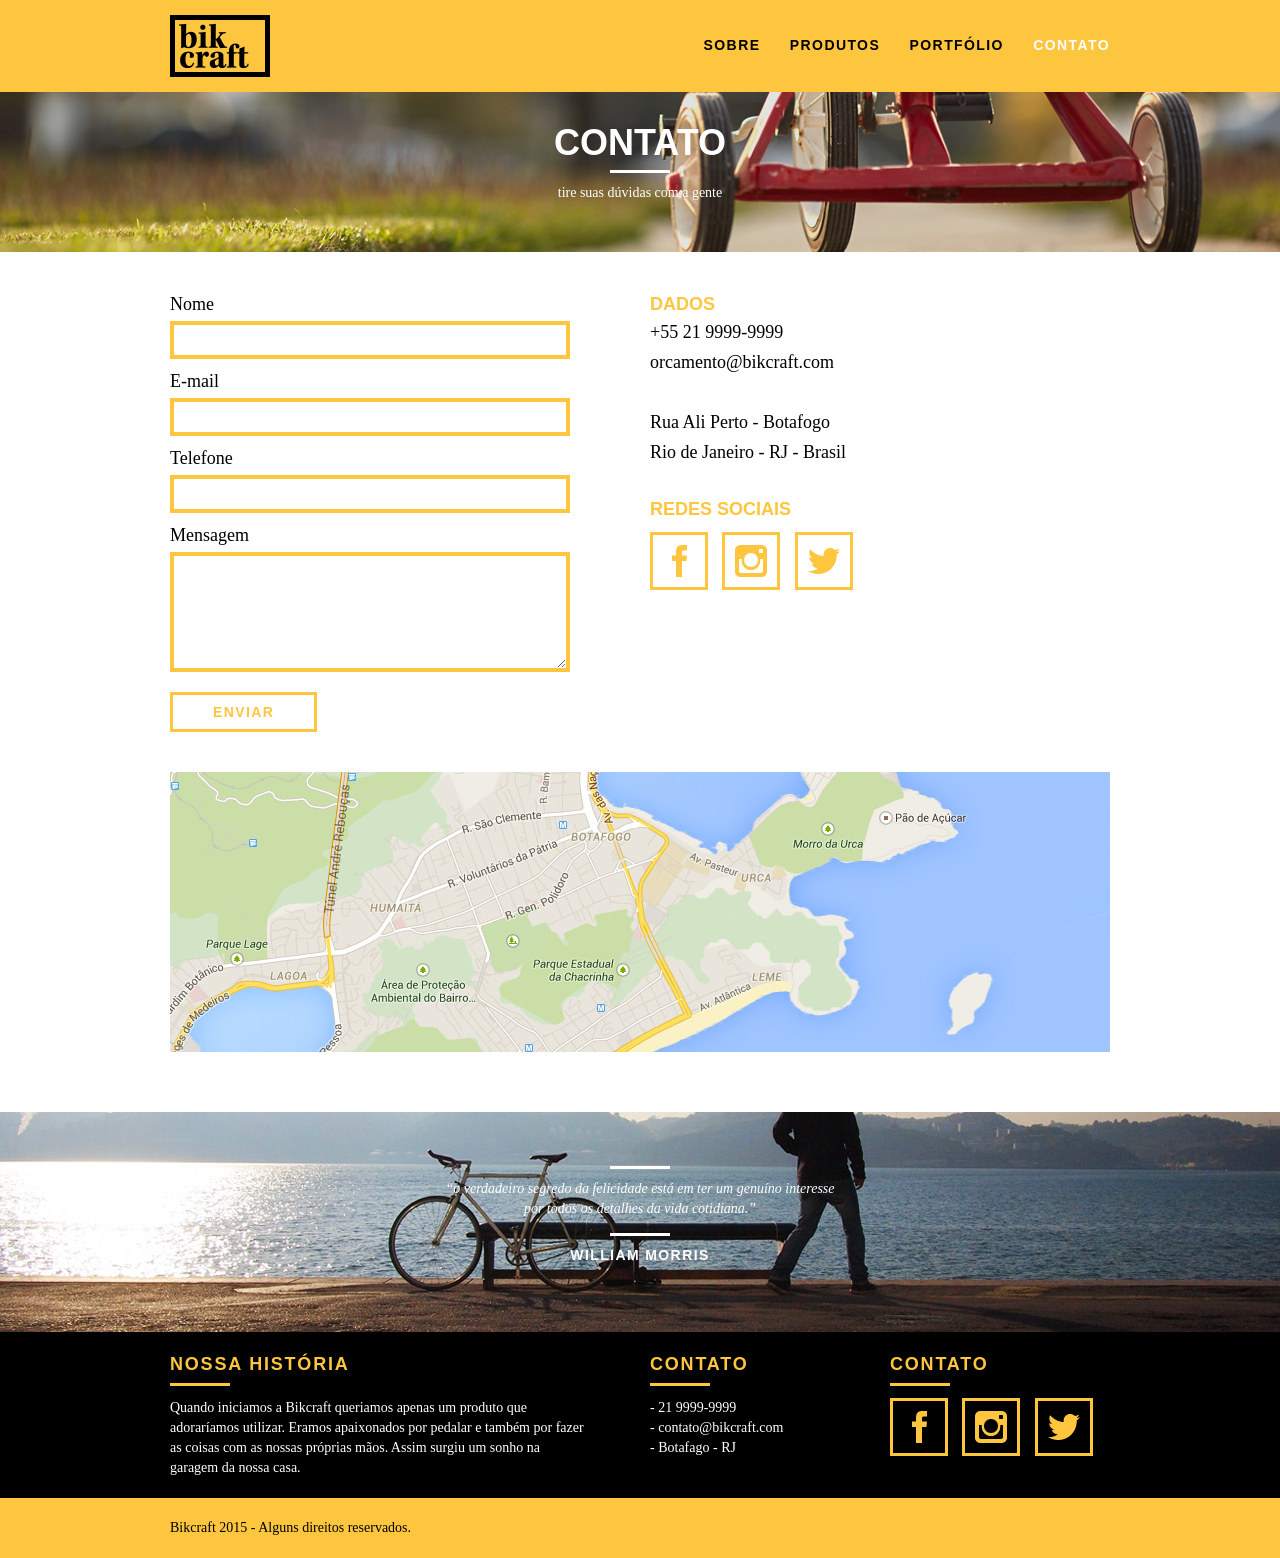
==== contato.html @ 07296feb "add conteudo da aula da origamid" ====
<!DOCTYPE html>
<html lang="pt-br">
	<head>
		<meta charset="utf-8">
		<title>Bikcraft - Contato - 21 9999-9999</title>
		<meta name="description" content="Compre a sua bicicleta personalizada na Bikcraft. Possuímos modelos Passeio, Retrô e Esporte.">

		<meta property="og:type" content="website"/>
		<meta property="og:title" content="Bikcraft - Contato - 21 9999-9999"/>
		<meta property="og:description" content="Compre a sua bicicleta personalizada na Bikcraft. Possuímos modelos Passeio, Retrô e Esporte."/>
		<meta property="og:url" content="http://bikcraft.com/contato.html"/>
		<meta property="og:image" content="http://bikcraft.com/img/og-image.png"/>

		<meta name="viewport" content="width=device-width, initial-scale=1">

		<link rel="stylesheet" href="css/style.css">
		<script src="js/libs/modernizr.custom.45655.js"></script>
	</head>
	<body>

		<header class="header">
			<div class="container">
				<a href="index.html" class="grid-4">
					<img src="img/bikcraft.png" alt="Bikcraft">
				</a>
				<nav class="grid-12 header_menu">
					<ul>
						<li><a href="sobre.html">Sobre</a></li>
						<li><a href="produtos.html">Produtos</a></li>
						<li><a href="portfolio.html">Portfólio</a></li>
						<li><a href="contato.html" class="menu_ativo">Contato</a></li>
					</ul>
				</nav>
			</div>
		</header>

		<section class="introducao-interna interna_contato">
			<div class="container">
				<h1>Contato</h1>
				<p>tire suas dúvidas com a gente</p>
			</div>
		</section>

		<section class="contato container animar-interno">
			<form action="enviar.php" method="post" name="form" class="formphp contato_form grid-8">
				<label for="nome">Nome</label>
				<input id="nome" name="nome" type="text">
				<label for="email">E-mail</label>
				<input id="email" name="email" type="text">
				<label for="telefone">Telefone</label>
				<input id="telefone" name="telefone" type="text">

				<label class="nao-aparece">Se você não é um robô, deixe em branco.</label>
				<input type="text" class="nao-aparece" name="leaveblank">
				<label class="nao-aparece">Se você não é um robô, não mude este campo.</label>
				<input type="text" class="nao-aparece" name="dontchange" value="http://" >

				<label for="mensagem">Mensagem</label>
				<textarea name="mensagem" id="mensagem"></textarea>

				<button id="enviar" name="enviar" type="submit" class="btn btn-preto">Enviar</button>
			</form>

			<div class="contato_dados grid-8">
				<h3>Dados</h3>
				<span>+55 21 9999-9999</span>
				<span>orcamento@bikcraft.com</span>
				<span>Rua Ali Perto - Botafogo</span>
				<span>Rio de Janeiro - RJ - Brasil</span>
				<h3>Redes Sociais</h3>
				<ul>
					<li><a href="http://facebook.com" target="_blank"><img src="img/redes-sociais/facebook.png" alt="Facebook Bikcraft"></a></li>
					<li><a href="http://instagram.com" target="_blank"><img src="img/redes-sociais/instagram.png" alt="Instagram Bikcraft"></a></li>
					<li><a href="http://twitter.com" target="_blank"><img src="img/redes-sociais/twitter.png" alt="Twitter Bikcraft"></a></li>
				</ul>
			</div>
		</section>

		<section class="container contato_mapa">
			<a href="http://google.com" target="_blank" class="grid-16"><img src="img/endereco-bikcraft.jpg" alt="Endereço da Bikcraft"></a>
		</section>

		<div class="quebra">
			<blockquote class="quote-externo container">
				<p>“o verdadeiro segredo da felicidade está em ter um genuíno interesse por todos os detalhes da vida cotidiana.”</p>
				<cite>WILLIAM MORRIS</cite>
			</blockquote>
		</div>

		<footer>
			<div class="footer">
				<div class="container">

					<div class="grid-8 footer_historia">
						<h3>Nossa História</h3>
						<p>Quando iniciamos a Bikcraft queriamos apenas um produto que adoraríamos utilizar. Eramos apaixonados por pedalar e também por fazer as coisas com as nossas próprias mãos. Assim surgiu um sonho na garagem da nossa casa.</p>
					</div>

					<div class="grid-4 footer_contato">
						<h3>Contato</h3>
						<ul>
							<li>- 21 9999-9999</li>
							<li>- contato@bikcraft.com</li>
							<li>- Botafago - RJ</li>
						</ul>
					</div>

					<div class="grid-4 footer_redes">
						<h3>Contato</h3>
						<ul>
							<li><a href="http://facebook.com" target="_blank"><img src="img/redes-sociais/facebook.png" alt="Facebook Bikcraft"></a></li>
							<li><a href="http://instagram.com" target="_blank"><img src="img/redes-sociais/instagram.png" alt="Instagram Bikcraft"></a></li>
							<li><a href="http://twitter.com" target="_blank"><img src="img/redes-sociais/twitter.png" alt="Twitter Bikcraft"></a></li>
						</ul>
					</div>

				</div>
			</div>

			<div class="copy">
				<div class="container">
					<p class="grid-16">Bikcraft 2015 - Alguns direitos reservados.</p>
				</div>
			</div>
		</footer>

	<!-- JavaScript -->
	<script src="//ajax.googleapis.com/ajax/libs/jquery/1.11.2/jquery.min.js"></script>
	<script>window.jQuery || document.write('<script src="js/libs/jquery-1.11.2.min.js"><\/script>')</script>
	<script src="js/plugins.js"></script>
	<script src="js/main.js"></script>
	<!-- JavaScript -->

	</body>
</html>
---- css/style.css ----
html{font-family:sans-serif;-ms-text-size-adjust:100%;-webkit-text-size-adjust:100%}body{margin:0}article,aside,details,figcaption,figure,footer,header,hgroup,main,menu,nav,section,summary{display:block}audio,canvas,progress,video{display:inline-block;vertical-align:baseline}audio:not([controls]){display:none;height:0}[hidden],template{display:none}a{background-color:transparent}a:active,a:hover{outline:0}abbr[title]{border-bottom:1px dotted}b,strong{font-weight:700}dfn{font-style:italic}h1{font-size:2em;margin:.67em 0}mark{background:#ff0;color:#000}small{font-size:80%}sub,sup{font-size:75%;line-height:0;position:relative;vertical-align:baseline}sup{top:-.5em}sub{bottom:-.25em}img{border:0}svg:not(:root){overflow:hidden}figure{margin:1em 40px}hr{-moz-box-sizing:content-box;box-sizing:content-box;height:0}pre{overflow:auto}code,kbd,pre,samp{font-family:monospace,monospace;font-size:1em}button,input,optgroup,select,textarea{color:inherit;font:inherit;margin:0}button{overflow:visible}button,select{text-transform:none}button,html input[type="button"],/* 1 */
input[type="reset"],input[type="submit"]{-webkit-appearance:button;cursor:pointer}button[disabled],html input[disabled]{cursor:default}button::-moz-focus-inner,input::-moz-focus-inner{border:0;padding:0}input{line-height:normal}input[type="checkbox"],input[type="radio"]{box-sizing:border-box;padding:0}input[type="number"]::-webkit-inner-spin-button,input[type="number"]::-webkit-outer-spin-button{height:auto}input[type="search"]{-webkit-appearance:textfield;-moz-box-sizing:content-box;-webkit-box-sizing:content-box;box-sizing:content-box}input[type="search"]::-webkit-search-cancel-button,input[type="search"]::-webkit-search-decoration{-webkit-appearance:none}fieldset{border:1px solid silver;margin:0 2px;padding:.35em .625em .75em}legend{border:0;padding:0}textarea{overflow:auto}optgroup{font-weight:700}table{border-collapse:collapse;border-spacing:0}td,th{padding:0}a{text-decoration:none}ol,ul{list-style:none}html,body,div,span,iframe,h1,h2,h3,h4,h5,h6,p,blockquote,a,em,img,dl,dt,dd,ol,ul,li,fieldset,form,label,legend,article,footer,header,nav,section,main{margin:0;padding:0;border:0;vertical-align:baseline}h1,h2,h3,h4,h5,h6,p,a,ul{font-size:1em;font-weight:400}*,:before,:after{-webkit-box-sizing:border-box;-moz-box-sizing:border-box;box-sizing:border-box}.container{width:960px;margin:0 auto;padding:0;position:relative}.container:after,.container:before{content:" ";display:table}.container:after{clear:both}.grid-1,.grid-2,.grid-3,.grid-4,.grid-5,.grid-6,.grid-7,.grid-8,.grid-9,.grid-10,.grid-11,.grid-12,.grid-13,.grid-14,.grid-15,.grid-16,.grid-1-3{float:left;margin-left:10px;margin-right:10px}.grid-1{width:40px}.grid-2{width:100px}.grid-3{width:160px}.grid-4{width:220px}.grid-5{width:280px}.grid-6{width:340px}.grid-7{width:400px}.grid-8{width:460px}.grid-9{width:520px}.grid-10{width:580px}.grid-11{width:640px}.grid-12{width:700px}.grid-13{width:760px}.grid-14{width:820px}.grid-15{width:880px}.grid-16{width:940px}.grid-1-3{width:300px}@media only screen and (min-width: 768px) and (max-width: 959px){.container{width:768px}.grid-1{width:28px}.grid-2{width:76px}.grid-3{width:124px}.grid-4{width:172px}.grid-5{width:220px}.grid-6{width:268px}.grid-7{width:316px}.grid-8{width:364px}.grid-9{width:412px}.grid-10{width:460px}.grid-11{width:508px}.grid-12{width:556px}.grid-13{width:604px}.grid-14{width:652px}.grid-15{width:700px}.grid-16{width:748px}.grid-1-3{width:236px}}@media only screen and (max-width: 767px){.container{width:300px}.grid-1,.grid-2,.grid-3,.grid-4,.grid-5,.grid-6,.grid-7,.grid-8,.grid-9,.grid-10,.grid-11,.grid-12,.grid-13,.grid-14,.grid-15,.grid-16,.grid-1-3{width:300px;margin:0 0 20px;float:none}}body{font-family:Arial,Helvetica,sans-serif}p{font-family:Georgia,"Times New Roman",serif;font-size:14px;line-height:20px}img{display:block;max-width:100%}.formphp label.nao-aparece,.formphp input.nao-aparece{display:none!important}#form-erro span,#form-send span{font-size:18px;line-height:25px;margin-bottom:10px;display:block}#form-send{color:#31aa39}#form-erro{color:#f64540}.btn{border:3px solid #fec63e;padding:10px 30px;color:#fec63e;font-size:14px;line-height:20px;text-transform:uppercase;font-weight:700;letter-spacing:.1em;transition:all .5s ease}.btn:hover{color:#fff;border-color:#fff}.btn.btn-preto:hover{color:#000;border-color:#000}.subtitulo{font-size:24px;line-height:30px;font-weight:700;letter-spacing:.1em;color:#000;text-transform:uppercase;text-align:center;margin-bottom:40px}.subtitulo:after{content:"";display:block;width:60px;height:3px;background:#000;margin:8px auto}.subtitulo-interno{font-size:24px;line-height:30px;font-weight:700;letter-spacing:.1em;color:#000;text-transform:uppercase;margin-bottom:20px}.subtitulo-interno:after{content:"";display:block;width:60px;height:3px;background:#000;margin:8px 0}.header{position:fixed;top:0;width:100%;background:#fec63e;padding:15px 0;z-index:10}.header_menu{text-align:right}.header_menu ul li{display:inline-block;margin-left:25px;margin-top:20px}.header_menu ul li a{color:#000;font-weight:700;text-transform:uppercase;letter-spacing:.1em;font-size:14px;line-height:20px;padding:10px 0;transition:all .3s ease}.header_menu ul li a:hover{color:#FFF}.header_menu ul li a.menu_ativo{color:#FFF}.introducao{width:100%;height:380px;background:url(../img/bg.jpg) no-repeat center;background-size:cover;margin-top:92px;text-align:center;padding-top:80px}.introducao h1{font-size:48px;color:#FFF;font-weight:700;text-transform:uppercase}.quote-externo{max-width:320px;margin:0 auto;margin-bottom:40px;color:#fff}.quote-externo p{font-style:italic}.quote-externo p:before,.quote-externo p:after{content:"";display:block;width:60px;height:3px;background:#fff;margin:14px auto 10px}.quote-externo cite{font-style:normal;font-weight:700;font-size:14px;letter-spacing:.1em}.introducao-interna{width:100%;margin-top:92px;height:160px;text-align:center;color:#fff;padding-top:30px}.introducao-interna h1{font-size:36px;font-weight:700;text-transform:uppercase}.introducao-interna h1:after{content:"";display:block;width:60px;height:3px;background:#fff;margin:6px auto 10px}.produtos{padding:60px 0}.produtos_lista li{background:#fec63e;text-align:center}.produtos_lista li img{margin:0 auto}.produtos_lista li h3{font-weight:700;font-size:18px;line-height:25px;text-transform:uppercase;letter-spacing:.1em;margin-top:20px}.produtos_lista li h3:after{content:"";display:block;width:60px;height:3px;background:#000;margin:2px auto}.produtos_lista li p{padding:10px 20px 20px}.produtos_icone{background:#000;padding:20px}.call{padding-top:40px;text-align:center;clear:both}.call p{margin-bottom:20px}.portfolio{width:100%;background:#000;padding:40px 0}.portfolio .subtitulo{color:#fec63e}.portfolio .subtitulo:after{background:#fec63e}.portfolio_lista div:last-of-type{margin-top:20px}.portfolio .call p{color:#fff}.qualidade{padding:60px 0}.qualidade:after{content:"";width:634px;height:83px;display:block;background:url(../img/linhas.png) no-repeat center;position:absolute;top:209px;right:162px;z-index:-1}.qualidade img{margin:0 auto}.qualidade_lista{padding-top:20px;overflow:auto}.qualidade_lista li{text-align:center;padding:0 40px}.qualidade_lista li h3{font-weight:700;font-size:18px;line-height:25px;text-transform:uppercase;letter-spacing:.1em;margin-top:20px}.qualidade_lista li h3:after{content:"";display:block;width:60px;height:3px;background:#000;margin:6px auto}.quebra{width:100%;height:220px;background:url(../img/bg-footer.jpg) no-repeat center;background-size:cover;text-align:center;padding-top:40px}.quebra .quote-externo{max-width:400px}.footer{width:100%;background:#000;color:#fff;padding:20px 0}.footer h3{font-size:18px;line-height:25px;color:#fec63e;text-transform:uppercase;letter-spacing:.1em;font-weight:700}.footer h3:after{content:"";display:block;width:60px;height:3px;background:#fec63e;margin:6px 0 12px}.footer_historia{padding-right:40px}.footer_contato ul li{font-size:14px;line-height:20px;font-family:Georgia,"Times New Roman",serif}.footer_redes ul li{display:inline-block;margin-right:10px}.footer_redes ul li a{border:3px solid #fec63e;display:block;padding:10px;transition:all .5s ease}.footer_redes ul li a:hover{border-color:#fff}.copy{width:100%;background:#fec63e;padding:20px 0}.js .introducao h1,.js .introducao blockquote,.js .introducao .btn,.js .animar,.js .animar-interno,.js .introducao-interna h1,.js .introducao-interna p{opacity:0}.animated{-webkit-animation-duration:1s;animation-duration:1s;-webkit-animation-fill-mode:both;animation-fill-mode:both}@-webkit-keyframes fadeInDown{0%{opacity:0;-webkit-transform:translate3d(0,-20px,0);transform:translate3d(0,-20px,0)}100%{opacity:1;-webkit-transform:none;transform:none}}@keyframes fadeInDown{0%{opacity:0;-webkit-transform:translate3d(0,-20px,0);transform:translate3d(0,-20px,0)}100%{opacity:1;-webkit-transform:none;transform:none}}.fadeInDown{-webkit-animation-name:fadeInDown;animation-name:fadeInDown}.interna_sobre{background:url(../img/bg-sobre.jpg) no-repeat center;background-size:cover}.missao_sobre{padding-top:60px}.missao_sobre p{font-size:18px;line-height:25px;margin-bottom:1em;padding-right:60px}.missao_sobre ul li{font-family:Georgia,"Times New Roman",serif;font-size:18px;line-height:30px}.foto-equipe{padding-top:20px}.interna_produtos{background:url(../img/bg-produtos.jpg) no-repeat center;background-size:cover}.produto_item{padding-top:60px}.produto_item h2{color:#fff;font-size:36px;text-transform:uppercase;letter-spacing:.1em;font-weight:700;position:relative;top:-180px;text-align:center;margin-bottom:-56px}.produto_item h2:after,.produto_item h2:before{content:"";display:block;width:60px;height:3px;background:#fff;margin:6px auto 8px}.produto_icone{background:#000;padding:70px 0}.produto_icone img{margin:0 auto}.produto_info{background:#000}.produto_info p{color:#fff;font-size:18px;line-height:25px;height:180px;padding:30px 40px}.produto_info ul li{background:#fec63e;text-transform:uppercase;font-size:18px;line-height:20px;font-weight:700;float:left;width:229px;height:49px;text-align:center;padding-top:16px}.produto_info ul li:nth-child(1),.produto_info ul li:nth-child(2){margin-bottom:2px}.produto_info ul li:nth-child(even){margin-left:2px}.orcamento{background:#000;width:100%;margin-top:60px;padding:40px 0}.orcamento h2{color:#fec63e}.orcamento h2:after{background:#fec63e}.form{padding-right:60px}.form label{display:block;color:#fff;font-family:Georgia,"Times New Roman",serif;font-size:18px;line-height:25px;margin-bottom:4px}.form input{display:block;width:100%;border:4px solid #fec63e;background:none;color:#fff;padding:7px 10px;margin-bottom:10px;outline:none;font-size:14px;font-family:Georgia,"Times New Roman",serif}.form textarea{display:block;width:100%;height:120px;border:4px solid #fec63e;background:none;color:#fff;padding:7px 10px;margin-bottom:20px;outline:none;font-size:14px;font-family:Georgia,"Times New Roman",serif}.form button{padding:7px 40px;background:none}.orcamento_dados{color:#fff}.orcamento_dados h3{font-size:18px;line-height:25px;text-transform:uppercase;color:#fec63e;font-weight:700}.orcamento_dados span{display:block;font-size:18px;line-height:30px;font-family:Georgia,"Times New Roman",serif}.orcamento_dados span:nth-of-type(2){margin-bottom:40px}.orcamento_dados ul{padding-right:60px}.orcamento_dados ul li{font-family:Georgia,"Times New Roman",serif;font-size:14px;padding:10px 15px}.orcamento_dados ul li:nth-child(odd){background:#1d1d1d}.orcamento_dados p{margin:8px 0}.interna_portfolio{background:url(../img/bg-portfolio.jpg) no-repeat center;background-size:cover}.quote_clientes{padding:60px 0;max-width:460px;margin:0 auto}.quote_clientes p{text-align:center;font-family:Georgia,"Times New Roman",serif;font-size:18px;line-height:25px;font-style:italic;margin-bottom:20px}.quote_clientes cite{font-size:18px;font-weight:700;float:right;font-style:normal}.rslides,.rslides_portfolio{position:relative;list-style:none;overflow:hidden;width:100%;padding:0;margin:0}.rslides li,.rslides_portfolio li{-webkit-backface-visibility:hidden;position:absolute;display:none;width:100%;left:0;top:0}.rslides li:first-child,.rslides_portfolio li:first-child{position:relative;display:block;float:left}.rslides img,.rslides_portfolio img{display:block;height:auto;width:100%;border:0}.rslides_tabs{text-align:center;margin-top:14px}.rslides_tabs li{display:inline;margin:0 5px}.rslides_tabs li a{display:inline-block;width:12px;height:12px;background:#1d1d1d;color:#1d1d1d;border-radius:20px;overflow:hidden;text-indent:-200px}.rslides_tabs li a:hover,.rslides_tabs li.rslides_here a{background:#fec63e;color:#fec63e}.interna_contato{background:url(../img/bg-contato.jpg) no-repeat center;background-size:cover}.contato{padding:40px 0}.contato_form{padding-right:60px}.contato_form label{display:block;font-family:Georgia,"Times New Roman",serif;font-size:18px;line-height:25px;margin-bottom:4px}.contato_form input{display:block;width:100%;border:4px solid #fec63e;background:none;padding:7px 10px;margin-bottom:10px;outline:none;font-size:14px;font-family:Georgia,"Times New Roman",serif}.contato_form textarea{display:block;width:100%;height:120px;border:4px solid #fec63e;background:none;padding:7px 10px;margin-bottom:20px;outline:none;font-size:14px;font-family:Georgia,"Times New Roman",serif}.contato_form button{padding:7px 40px;background:none}.orcamento_dados{color:#fff}.contato_dados h3{font-size:18px;line-height:25px;text-transform:uppercase;color:#fec63e;font-weight:700}.contato_dados span{display:block;font-size:18px;line-height:30px;font-family:Georgia,"Times New Roman",serif}.contato_dados span:nth-of-type(even){margin-bottom:30px}.contato_dados ul{margin-top:10px}.contato_dados ul li{display:inline-block;margin-right:10px}.contato_dados ul li a{border:3px solid #fec63e;display:block;padding:10px}.contato_dados ul li a:hover{border-color:#000}.contato_mapa{margin-bottom:60px}@media only screen and (min-width: 768px) and (max-width: 959px){.qualidade:after{right:66px}.qualidade_lista li{padding:0 10px}.footer_redes ul li a{border:3px solid #fec63e;display:block;padding:6px}.footer_redes ul li a img{width:26px;height:26px}.produto_item h2{top:-150px;margin-bottom:-56px}.produto_icone{padding:41px 0}.produto_info p{font-size:14px;line-height:20px;height:122px;padding:20px 30px}.produto_info ul li{width:181px;height:49px}}@media only screen and (max-width: 767px){.header{position:relative;padding-bottom:0}.header img{margin:0 auto 10px}.header_menu{text-align:center}.header_menu ul li{margin:5px}.header_menu ul li a{border:4px solid #000;width:136px;display:block;float:left}.header_menu ul li a:hover{border-color:#fff}.header_menu ul li a.menu_ativo{border-color:#fff}.introducao h1{font-size:36px}.introducao{margin-top:0;padding-top:40px;background:url(../img/bg-mobile.jpg) no-repeat center;background-size:cover}.introducao-interna{margin-top:0}.call{padding-top:10px}.qualidade:after{display:none}.missao_sobre p{font-size:14px;line-height:20px;padding-right:0}.missao_sobre ul li{font-size:14px;line-height:25px}.produto_item h2{top:-100px;margin-bottom:-68px}.produto_icone{padding:41px 0}.produto_info p{font-size:14px;line-height:20px;height:auto;padding:20px 30px}.produto_info ul li{width:149px;height:49px;font-size:14px;line-height:20px;padding-top:14px}.form{padding-right:0}.orcamento_dados ul{padding-right:0}.contato_form{padding-right:0;margin-bottom:40px}}
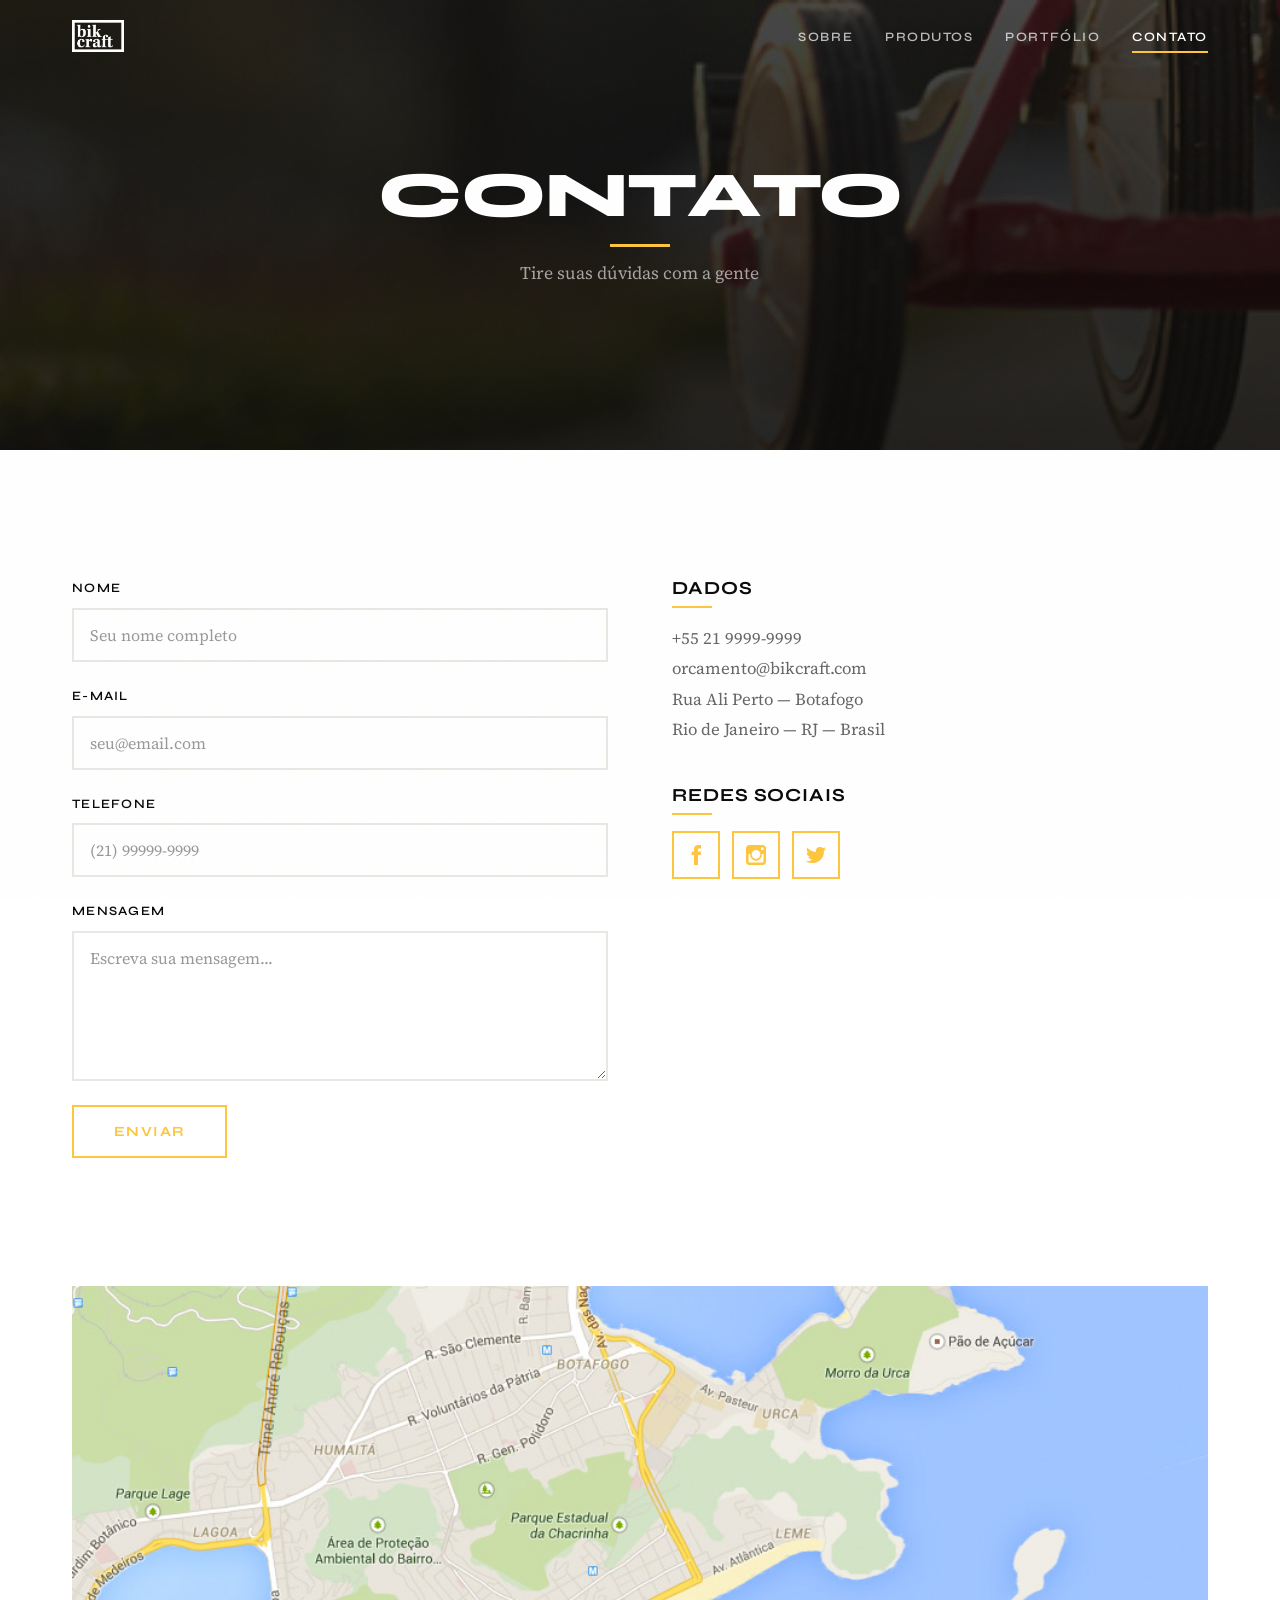
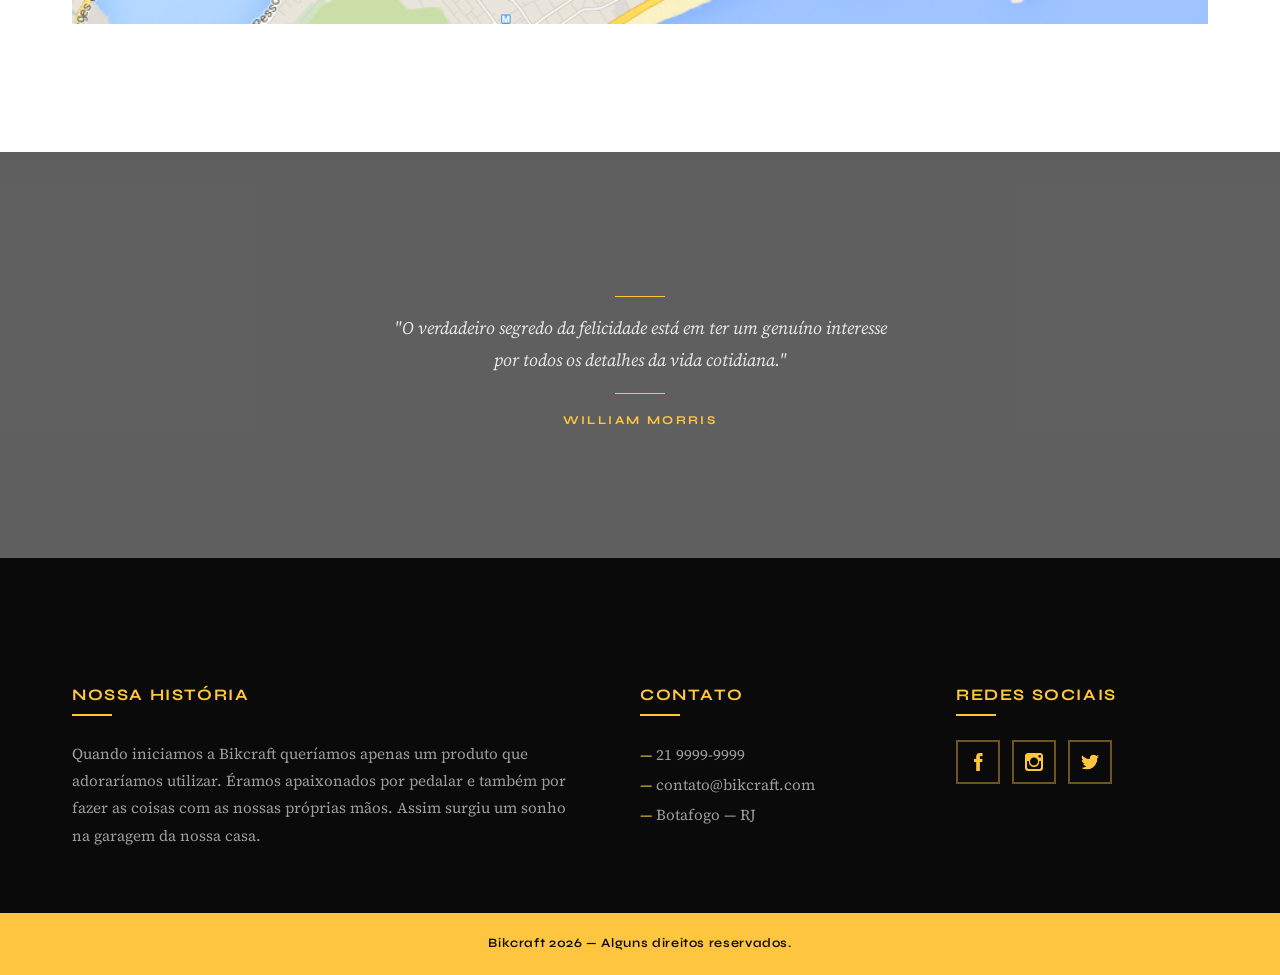
==== commit 78ccc867: "redesign completo do site + correções de segurança - Redesign moderno de todas as 5 páginas com desi" ====
--- a/contato.html
+++ b/contato.html
@@ -1,135 +1,156 @@
 <!DOCTYPE html>
 <html lang="pt-br">
-	<head>
-		<meta charset="utf-8">
-		<title>Bikcraft - Contato - 21 9999-9999</title>
-		<meta name="description" content="Compre a sua bicicleta personalizada na Bikcraft. Possuímos modelos Passeio, Retrô e Esporte.">
+<head>
+  <meta charset="utf-8">
+  <title>Bikcraft — Contato | Fale Conosco</title>
+  <meta name="description" content="Entre em contato com a Bikcraft. Tire suas dúvidas e solicite um orçamento para sua bicicleta personalizada.">
+  <meta name="viewport" content="width=device-width, initial-scale=1">
 
-		<meta property="og:type" content="website"/>
-		<meta property="og:title" content="Bikcraft - Contato - 21 9999-9999"/>
-		<meta property="og:description" content="Compre a sua bicicleta personalizada na Bikcraft. Possuímos modelos Passeio, Retrô e Esporte."/>
-		<meta property="og:url" content="http://bikcraft.com/contato.html"/>
-		<meta property="og:image" content="http://bikcraft.com/img/og-image.png"/>
+  <meta http-equiv="X-Content-Type-Options" content="nosniff">
+  <meta http-equiv="X-Frame-Options" content="SAMEORIGIN">
+  <meta name="referrer" content="strict-origin-when-cross-origin">
 
-		<meta name="viewport" content="width=device-width, initial-scale=1">
+  <meta property="og:type" content="website">
+  <meta property="og:title" content="Bikcraft — Contato">
+  <meta property="og:description" content="Entre em contato com a Bikcraft.">
+  <meta property="og:image" content="img/og-image.png">
 
-		<link rel="stylesheet" href="css/style.css">
-		<script src="js/libs/modernizr.custom.45655.js"></script>
-	</head>
-	<body>
+  <link rel="shortcut icon" href="favicon.ico">
+  <link rel="stylesheet" href="css/style.css">
+</head>
+<body>
 
-		<header class="header">
-			<div class="container">
-				<a href="index.html" class="grid-4">
-					<img src="img/bikcraft.png" alt="Bikcraft">
-				</a>
-				<nav class="grid-12 header_menu">
-					<ul>
-						<li><a href="sobre.html">Sobre</a></li>
-						<li><a href="produtos.html">Produtos</a></li>
-						<li><a href="portfolio.html">Portfólio</a></li>
-						<li><a href="contato.html" class="menu_ativo">Contato</a></li>
-					</ul>
-				</nav>
-			</div>
-		</header>
+  <!-- Header -->
+  <header class="header" role="banner">
+    <div class="container header__inner">
+      <a href="index.html" class="header__logo" aria-label="Bikcraft - Página inicial">
+        <img src="img/bikcraft.png" alt="Bikcraft" width="136" height="32">
+      </a>
+      <button class="header__toggle" aria-label="Abrir menu" aria-expanded="false" aria-controls="main-nav">
+        <span></span><span></span><span></span>
+      </button>
+      <nav class="header__nav" id="main-nav" role="navigation" aria-label="Navegação principal">
+        <ul class="header__nav-list">
+          <li><a href="sobre.html" class="header__nav-link">Sobre</a></li>
+          <li><a href="produtos.html" class="header__nav-link">Produtos</a></li>
+          <li><a href="portfolio.html" class="header__nav-link">Portfólio</a></li>
+          <li><a href="contato.html" class="header__nav-link is-active">Contato</a></li>
+        </ul>
+      </nav>
+    </div>
+  </header>
 
-		<section class="introducao-interna interna_contato">
-			<div class="container">
-				<h1>Contato</h1>
-				<p>tire suas dúvidas com a gente</p>
-			</div>
-		</section>
+  <!-- Hero Internal -->
+  <section class="hero-internal hero-internal--contato">
+    <div class="hero-internal__bg"></div>
+    <div class="hero-internal__content">
+      <h1 class="hero-internal__title reveal">Contato</h1>
+      <p class="hero-internal__subtitle reveal reveal-delay-1">Tire suas dúvidas com a gente</p>
+    </div>
+  </section>
 
-		<section class="contato container animar-interno">
-			<form action="enviar.php" method="post" name="form" class="formphp contato_form grid-8">
-				<label for="nome">Nome</label>
-				<input id="nome" name="nome" type="text">
-				<label for="email">E-mail</label>
-				<input id="email" name="email" type="text">
-				<label for="telefone">Telefone</label>
-				<input id="telefone" name="telefone" type="text">
+  <!-- Contact Form -->
+  <section class="form-section form-section--light" aria-label="Formulário de contato">
+    <div class="container">
+      <div class="form-grid">
+        <form action="enviar.php" method="post" class="form-secure reveal" novalidate>
+          <div class="form__group">
+            <label for="nome" class="form__label">Nome</label>
+            <input id="nome" name="nome" type="text" class="form__input" required minlength="2" maxlength="100" placeholder="Seu nome completo" autocomplete="name">
+          </div>
+          <div class="form__group">
+            <label for="email" class="form__label">E-mail</label>
+            <input id="email" name="email" type="email" class="form__input" required maxlength="254" placeholder="seu@email.com" autocomplete="email">
+          </div>
+          <div class="form__group">
+            <label for="telefone" class="form__label">Telefone</label>
+            <input id="telefone" name="telefone" type="tel" class="form__input" maxlength="20" placeholder="(21) 99999-9999" autocomplete="tel">
+          </div>
 
-				<label class="nao-aparece">Se você não é um robô, deixe em branco.</label>
-				<input type="text" class="nao-aparece" name="leaveblank">
-				<label class="nao-aparece">Se você não é um robô, não mude este campo.</label>
-				<input type="text" class="nao-aparece" name="dontchange" value="http://" >
+          <!-- Honeypot anti-spam -->
+          <div class="form__honeypot" aria-hidden="true">
+            <label for="leaveblank2">Deixe em branco</label>
+            <input type="text" id="leaveblank2" name="leaveblank" tabindex="-1" autocomplete="off">
+            <label for="dontchange2">Não mude</label>
+            <input type="text" id="dontchange2" name="dontchange" value="http://" tabindex="-1" autocomplete="off">
+          </div>
 
-				<label for="mensagem">Mensagem</label>
-				<textarea name="mensagem" id="mensagem"></textarea>
+          <div class="form__group">
+            <label for="mensagem" class="form__label">Mensagem</label>
+            <textarea id="mensagem" name="mensagem" class="form__textarea" required maxlength="2000" placeholder="Escreva sua mensagem..."></textarea>
+          </div>
+          <div class="form__submit">
+            <button type="submit" class="btn">Enviar</button>
+          </div>
+        </form>
 
-				<button id="enviar" name="enviar" type="submit" class="btn btn-preto">Enviar</button>
-			</form>
+        <div class="contact-data reveal reveal-delay-1">
+          <div class="contact-data__group">
+            <h3 class="contact-data__title">Dados</h3>
+            <span class="contact-data__item">+55 21 9999-9999</span>
+            <span class="contact-data__item">orcamento@bikcraft.com</span>
+            <span class="contact-data__item">Rua Ali Perto — Botafogo</span>
+            <span class="contact-data__item">Rio de Janeiro — RJ — Brasil</span>
+          </div>
+          <div class="contact-data__group">
+            <h3 class="contact-data__title">Redes Sociais</h3>
+            <div class="social-links">
+              <a href="https://facebook.com" target="_blank" rel="noopener noreferrer" aria-label="Facebook Bikcraft"><img src="img/redes-sociais/facebook.png" alt="" width="20" height="20"></a>
+              <a href="https://instagram.com" target="_blank" rel="noopener noreferrer" aria-label="Instagram Bikcraft"><img src="img/redes-sociais/instagram.png" alt="" width="20" height="20"></a>
+              <a href="https://twitter.com" target="_blank" rel="noopener noreferrer" aria-label="Twitter Bikcraft"><img src="img/redes-sociais/twitter.png" alt="" width="20" height="20"></a>
+            </div>
+          </div>
+        </div>
+      </div>
+    </div>
+  </section>
 
-			<div class="contato_dados grid-8">
-				<h3>Dados</h3>
-				<span>+55 21 9999-9999</span>
-				<span>orcamento@bikcraft.com</span>
-				<span>Rua Ali Perto - Botafogo</span>
-				<span>Rio de Janeiro - RJ - Brasil</span>
-				<h3>Redes Sociais</h3>
-				<ul>
-					<li><a href="http://facebook.com" target="_blank"><img src="img/redes-sociais/facebook.png" alt="Facebook Bikcraft"></a></li>
-					<li><a href="http://instagram.com" target="_blank"><img src="img/redes-sociais/instagram.png" alt="Instagram Bikcraft"></a></li>
-					<li><a href="http://twitter.com" target="_blank"><img src="img/redes-sociais/twitter.png" alt="Twitter Bikcraft"></a></li>
-				</ul>
-			</div>
-		</section>
+  <!-- Map -->
+  <section class="map-section container" aria-label="Localização">
+    <a href="https://maps.google.com" target="_blank" rel="noopener noreferrer">
+      <img src="img/endereco-bikcraft.jpg" alt="Localização da Bikcraft em Botafogo, Rio de Janeiro" loading="lazy">
+    </a>
+  </section>
 
-		<section class="container contato_mapa">
-			<a href="http://google.com" target="_blank" class="grid-16"><img src="img/endereco-bikcraft.jpg" alt="Endereço da Bikcraft"></a>
-		</section>
+  <!-- Quote Break -->
+  <section class="quote-break" aria-label="Citação">
+    <blockquote class="quote-break__content reveal">
+      <p class="quote-break__text">"O verdadeiro segredo da felicidade está em ter um genuíno interesse por todos os detalhes da vida cotidiana."</p>
+      <cite>William Morris</cite>
+    </blockquote>
+  </section>
 
-		<div class="quebra">
-			<blockquote class="quote-externo container">
-				<p>“o verdadeiro segredo da felicidade está em ter um genuíno interesse por todos os detalhes da vida cotidiana.”</p>
-				<cite>WILLIAM MORRIS</cite>
-			</blockquote>
-		</div>
+  <!-- Footer -->
+  <footer class="footer" role="contentinfo">
+    <div class="container">
+      <div class="footer__grid">
+        <div class="reveal">
+          <h3 class="footer__title">Nossa História</h3>
+          <p class="footer__text">Quando iniciamos a Bikcraft queríamos apenas um produto que adoraríamos utilizar. Éramos apaixonados por pedalar e também por fazer as coisas com as nossas próprias mãos. Assim surgiu um sonho na garagem da nossa casa.</p>
+        </div>
+        <div class="reveal reveal-delay-1">
+          <h3 class="footer__title">Contato</h3>
+          <ul class="footer__contact-list">
+            <li>21 9999-9999</li>
+            <li>contato@bikcraft.com</li>
+            <li>Botafogo — RJ</li>
+          </ul>
+        </div>
+        <div class="reveal reveal-delay-2">
+          <h3 class="footer__title">Redes Sociais</h3>
+          <div class="footer__social">
+            <a href="https://facebook.com" target="_blank" rel="noopener noreferrer" aria-label="Facebook"><img src="img/redes-sociais/facebook.png" alt="" width="18" height="18"></a>
+            <a href="https://instagram.com" target="_blank" rel="noopener noreferrer" aria-label="Instagram"><img src="img/redes-sociais/instagram.png" alt="" width="18" height="18"></a>
+            <a href="https://twitter.com" target="_blank" rel="noopener noreferrer" aria-label="Twitter"><img src="img/redes-sociais/twitter.png" alt="" width="18" height="18"></a>
+          </div>
+        </div>
+      </div>
+    </div>
+    <div class="footer__copy">
+      <p>Bikcraft 2026 — Alguns direitos reservados.</p>
+    </div>
+  </footer>
 
-		<footer>
-			<div class="footer">
-				<div class="container">
-
-					<div class="grid-8 footer_historia">
-						<h3>Nossa História</h3>
-						<p>Quando iniciamos a Bikcraft queriamos apenas um produto que adoraríamos utilizar. Eramos apaixonados por pedalar e também por fazer as coisas com as nossas próprias mãos. Assim surgiu um sonho na garagem da nossa casa.</p>
-					</div>
-
-					<div class="grid-4 footer_contato">
-						<h3>Contato</h3>
-						<ul>
-							<li>- 21 9999-9999</li>
-							<li>- contato@bikcraft.com</li>
-							<li>- Botafago - RJ</li>
-						</ul>
-					</div>
-
-					<div class="grid-4 footer_redes">
-						<h3>Contato</h3>
-						<ul>
-							<li><a href="http://facebook.com" target="_blank"><img src="img/redes-sociais/facebook.png" alt="Facebook Bikcraft"></a></li>
-							<li><a href="http://instagram.com" target="_blank"><img src="img/redes-sociais/instagram.png" alt="Instagram Bikcraft"></a></li>
-							<li><a href="http://twitter.com" target="_blank"><img src="img/redes-sociais/twitter.png" alt="Twitter Bikcraft"></a></li>
-						</ul>
-					</div>
-
-				</div>
-			</div>
-
-			<div class="copy">
-				<div class="container">
-					<p class="grid-16">Bikcraft 2015 - Alguns direitos reservados.</p>
-				</div>
-			</div>
-		</footer>
-
-	<!-- JavaScript -->
-	<script src="//ajax.googleapis.com/ajax/libs/jquery/1.11.2/jquery.min.js"></script>
-	<script>window.jQuery || document.write('<script src="js/libs/jquery-1.11.2.min.js"><\/script>')</script>
-	<script src="js/plugins.js"></script>
-	<script src="js/main.js"></script>
-	<!-- JavaScript -->
-
-	</body>
-</html>+  <script src="js/main.js" defer></script>
+</body>
+</html>
--- a/css/style.css
+++ b/css/style.css
@@ -1,2 +1,1536 @@
-html{font-family:sans-serif;-ms-text-size-adjust:100%;-webkit-text-size-adjust:100%}body{margin:0}article,aside,details,figcaption,figure,footer,header,hgroup,main,menu,nav,section,summary{display:block}audio,canvas,progress,video{display:inline-block;vertical-align:baseline}audio:not([controls]){display:none;height:0}[hidden],template{display:none}a{background-color:transparent}a:active,a:hover{outline:0}abbr[title]{border-bottom:1px dotted}b,strong{font-weight:700}dfn{font-style:italic}h1{font-size:2em;margin:.67em 0}mark{background:#ff0;color:#000}small{font-size:80%}sub,sup{font-size:75%;line-height:0;position:relative;vertical-align:baseline}sup{top:-.5em}sub{bottom:-.25em}img{border:0}svg:not(:root){overflow:hidden}figure{margin:1em 40px}hr{-moz-box-sizing:content-box;box-sizing:content-box;height:0}pre{overflow:auto}code,kbd,pre,samp{font-family:monospace,monospace;font-size:1em}button,input,optgroup,select,textarea{color:inherit;font:inherit;margin:0}button{overflow:visible}button,select{text-transform:none}button,html input[type="button"],/* 1 */
-input[type="reset"],input[type="submit"]{-webkit-appearance:button;cursor:pointer}button[disabled],html input[disabled]{cursor:default}button::-moz-focus-inner,input::-moz-focus-inner{border:0;padding:0}input{line-height:normal}input[type="checkbox"],input[type="radio"]{box-sizing:border-box;padding:0}input[type="number"]::-webkit-inner-spin-button,input[type="number"]::-webkit-outer-spin-button{height:auto}input[type="search"]{-webkit-appearance:textfield;-moz-box-sizing:content-box;-webkit-box-sizing:content-box;box-sizing:content-box}input[type="search"]::-webkit-search-cancel-button,input[type="search"]::-webkit-search-decoration{-webkit-appearance:none}fieldset{border:1px solid silver;margin:0 2px;padding:.35em .625em .75em}legend{border:0;padding:0}textarea{overflow:auto}optgroup{font-weight:700}table{border-collapse:collapse;border-spacing:0}td,th{padding:0}a{text-decoration:none}ol,ul{list-style:none}html,body,div,span,iframe,h1,h2,h3,h4,h5,h6,p,blockquote,a,em,img,dl,dt,dd,ol,ul,li,fieldset,form,label,legend,article,footer,header,nav,section,main{margin:0;padding:0;border:0;vertical-align:baseline}h1,h2,h3,h4,h5,h6,p,a,ul{font-size:1em;font-weight:400}*,:before,:after{-webkit-box-sizing:border-box;-moz-box-sizing:border-box;box-sizing:border-box}.container{width:960px;margin:0 auto;padding:0;position:relative}.container:after,.container:before{content:" ";display:table}.container:after{clear:both}.grid-1,.grid-2,.grid-3,.grid-4,.grid-5,.grid-6,.grid-7,.grid-8,.grid-9,.grid-10,.grid-11,.grid-12,.grid-13,.grid-14,.grid-15,.grid-16,.grid-1-3{float:left;margin-left:10px;margin-right:10px}.grid-1{width:40px}.grid-2{width:100px}.grid-3{width:160px}.grid-4{width:220px}.grid-5{width:280px}.grid-6{width:340px}.grid-7{width:400px}.grid-8{width:460px}.grid-9{width:520px}.grid-10{width:580px}.grid-11{width:640px}.grid-12{width:700px}.grid-13{width:760px}.grid-14{width:820px}.grid-15{width:880px}.grid-16{width:940px}.grid-1-3{width:300px}@media only screen and (min-width: 768px) and (max-width: 959px){.container{width:768px}.grid-1{width:28px}.grid-2{width:76px}.grid-3{width:124px}.grid-4{width:172px}.grid-5{width:220px}.grid-6{width:268px}.grid-7{width:316px}.grid-8{width:364px}.grid-9{width:412px}.grid-10{width:460px}.grid-11{width:508px}.grid-12{width:556px}.grid-13{width:604px}.grid-14{width:652px}.grid-15{width:700px}.grid-16{width:748px}.grid-1-3{width:236px}}@media only screen and (max-width: 767px){.container{width:300px}.grid-1,.grid-2,.grid-3,.grid-4,.grid-5,.grid-6,.grid-7,.grid-8,.grid-9,.grid-10,.grid-11,.grid-12,.grid-13,.grid-14,.grid-15,.grid-16,.grid-1-3{width:300px;margin:0 0 20px;float:none}}body{font-family:Arial,Helvetica,sans-serif}p{font-family:Georgia,"Times New Roman",serif;font-size:14px;line-height:20px}img{display:block;max-width:100%}.formphp label.nao-aparece,.formphp input.nao-aparece{display:none!important}#form-erro span,#form-send span{font-size:18px;line-height:25px;margin-bottom:10px;display:block}#form-send{color:#31aa39}#form-erro{color:#f64540}.btn{border:3px solid #fec63e;padding:10px 30px;color:#fec63e;font-size:14px;line-height:20px;text-transform:uppercase;font-weight:700;letter-spacing:.1em;transition:all .5s ease}.btn:hover{color:#fff;border-color:#fff}.btn.btn-preto:hover{color:#000;border-color:#000}.subtitulo{font-size:24px;line-height:30px;font-weight:700;letter-spacing:.1em;color:#000;text-transform:uppercase;text-align:center;margin-bottom:40px}.subtitulo:after{content:"";display:block;width:60px;height:3px;background:#000;margin:8px auto}.subtitulo-interno{font-size:24px;line-height:30px;font-weight:700;letter-spacing:.1em;color:#000;text-transform:uppercase;margin-bottom:20px}.subtitulo-interno:after{content:"";display:block;width:60px;height:3px;background:#000;margin:8px 0}.header{position:fixed;top:0;width:100%;background:#fec63e;padding:15px 0;z-index:10}.header_menu{text-align:right}.header_menu ul li{display:inline-block;margin-left:25px;margin-top:20px}.header_menu ul li a{color:#000;font-weight:700;text-transform:uppercase;letter-spacing:.1em;font-size:14px;line-height:20px;padding:10px 0;transition:all .3s ease}.header_menu ul li a:hover{color:#FFF}.header_menu ul li a.menu_ativo{color:#FFF}.introducao{width:100%;height:380px;background:url(../img/bg.jpg) no-repeat center;background-size:cover;margin-top:92px;text-align:center;padding-top:80px}.introducao h1{font-size:48px;color:#FFF;font-weight:700;text-transform:uppercase}.quote-externo{max-width:320px;margin:0 auto;margin-bottom:40px;color:#fff}.quote-externo p{font-style:italic}.quote-externo p:before,.quote-externo p:after{content:"";display:block;width:60px;height:3px;background:#fff;margin:14px auto 10px}.quote-externo cite{font-style:normal;font-weight:700;font-size:14px;letter-spacing:.1em}.introducao-interna{width:100%;margin-top:92px;height:160px;text-align:center;color:#fff;padding-top:30px}.introducao-interna h1{font-size:36px;font-weight:700;text-transform:uppercase}.introducao-interna h1:after{content:"";display:block;width:60px;height:3px;background:#fff;margin:6px auto 10px}.produtos{padding:60px 0}.produtos_lista li{background:#fec63e;text-align:center}.produtos_lista li img{margin:0 auto}.produtos_lista li h3{font-weight:700;font-size:18px;line-height:25px;text-transform:uppercase;letter-spacing:.1em;margin-top:20px}.produtos_lista li h3:after{content:"";display:block;width:60px;height:3px;background:#000;margin:2px auto}.produtos_lista li p{padding:10px 20px 20px}.produtos_icone{background:#000;padding:20px}.call{padding-top:40px;text-align:center;clear:both}.call p{margin-bottom:20px}.portfolio{width:100%;background:#000;padding:40px 0}.portfolio .subtitulo{color:#fec63e}.portfolio .subtitulo:after{background:#fec63e}.portfolio_lista div:last-of-type{margin-top:20px}.portfolio .call p{color:#fff}.qualidade{padding:60px 0}.qualidade:after{content:"";width:634px;height:83px;display:block;background:url(../img/linhas.png) no-repeat center;position:absolute;top:209px;right:162px;z-index:-1}.qualidade img{margin:0 auto}.qualidade_lista{padding-top:20px;overflow:auto}.qualidade_lista li{text-align:center;padding:0 40px}.qualidade_lista li h3{font-weight:700;font-size:18px;line-height:25px;text-transform:uppercase;letter-spacing:.1em;margin-top:20px}.qualidade_lista li h3:after{content:"";display:block;width:60px;height:3px;background:#000;margin:6px auto}.quebra{width:100%;height:220px;background:url(../img/bg-footer.jpg) no-repeat center;background-size:cover;text-align:center;padding-top:40px}.quebra .quote-externo{max-width:400px}.footer{width:100%;background:#000;color:#fff;padding:20px 0}.footer h3{font-size:18px;line-height:25px;color:#fec63e;text-transform:uppercase;letter-spacing:.1em;font-weight:700}.footer h3:after{content:"";display:block;width:60px;height:3px;background:#fec63e;margin:6px 0 12px}.footer_historia{padding-right:40px}.footer_contato ul li{font-size:14px;line-height:20px;font-family:Georgia,"Times New Roman",serif}.footer_redes ul li{display:inline-block;margin-right:10px}.footer_redes ul li a{border:3px solid #fec63e;display:block;padding:10px;transition:all .5s ease}.footer_redes ul li a:hover{border-color:#fff}.copy{width:100%;background:#fec63e;padding:20px 0}.js .introducao h1,.js .introducao blockquote,.js .introducao .btn,.js .animar,.js .animar-interno,.js .introducao-interna h1,.js .introducao-interna p{opacity:0}.animated{-webkit-animation-duration:1s;animation-duration:1s;-webkit-animation-fill-mode:both;animation-fill-mode:both}@-webkit-keyframes fadeInDown{0%{opacity:0;-webkit-transform:translate3d(0,-20px,0);transform:translate3d(0,-20px,0)}100%{opacity:1;-webkit-transform:none;transform:none}}@keyframes fadeInDown{0%{opacity:0;-webkit-transform:translate3d(0,-20px,0);transform:translate3d(0,-20px,0)}100%{opacity:1;-webkit-transform:none;transform:none}}.fadeInDown{-webkit-animation-name:fadeInDown;animation-name:fadeInDown}.interna_sobre{background:url(../img/bg-sobre.jpg) no-repeat center;background-size:cover}.missao_sobre{padding-top:60px}.missao_sobre p{font-size:18px;line-height:25px;margin-bottom:1em;padding-right:60px}.missao_sobre ul li{font-family:Georgia,"Times New Roman",serif;font-size:18px;line-height:30px}.foto-equipe{padding-top:20px}.interna_produtos{background:url(../img/bg-produtos.jpg) no-repeat center;background-size:cover}.produto_item{padding-top:60px}.produto_item h2{color:#fff;font-size:36px;text-transform:uppercase;letter-spacing:.1em;font-weight:700;position:relative;top:-180px;text-align:center;margin-bottom:-56px}.produto_item h2:after,.produto_item h2:before{content:"";display:block;width:60px;height:3px;background:#fff;margin:6px auto 8px}.produto_icone{background:#000;padding:70px 0}.produto_icone img{margin:0 auto}.produto_info{background:#000}.produto_info p{color:#fff;font-size:18px;line-height:25px;height:180px;padding:30px 40px}.produto_info ul li{background:#fec63e;text-transform:uppercase;font-size:18px;line-height:20px;font-weight:700;float:left;width:229px;height:49px;text-align:center;padding-top:16px}.produto_info ul li:nth-child(1),.produto_info ul li:nth-child(2){margin-bottom:2px}.produto_info ul li:nth-child(even){margin-left:2px}.orcamento{background:#000;width:100%;margin-top:60px;padding:40px 0}.orcamento h2{color:#fec63e}.orcamento h2:after{background:#fec63e}.form{padding-right:60px}.form label{display:block;color:#fff;font-family:Georgia,"Times New Roman",serif;font-size:18px;line-height:25px;margin-bottom:4px}.form input{display:block;width:100%;border:4px solid #fec63e;background:none;color:#fff;padding:7px 10px;margin-bottom:10px;outline:none;font-size:14px;font-family:Georgia,"Times New Roman",serif}.form textarea{display:block;width:100%;height:120px;border:4px solid #fec63e;background:none;color:#fff;padding:7px 10px;margin-bottom:20px;outline:none;font-size:14px;font-family:Georgia,"Times New Roman",serif}.form button{padding:7px 40px;background:none}.orcamento_dados{color:#fff}.orcamento_dados h3{font-size:18px;line-height:25px;text-transform:uppercase;color:#fec63e;font-weight:700}.orcamento_dados span{display:block;font-size:18px;line-height:30px;font-family:Georgia,"Times New Roman",serif}.orcamento_dados span:nth-of-type(2){margin-bottom:40px}.orcamento_dados ul{padding-right:60px}.orcamento_dados ul li{font-family:Georgia,"Times New Roman",serif;font-size:14px;padding:10px 15px}.orcamento_dados ul li:nth-child(odd){background:#1d1d1d}.orcamento_dados p{margin:8px 0}.interna_portfolio{background:url(../img/bg-portfolio.jpg) no-repeat center;background-size:cover}.quote_clientes{padding:60px 0;max-width:460px;margin:0 auto}.quote_clientes p{text-align:center;font-family:Georgia,"Times New Roman",serif;font-size:18px;line-height:25px;font-style:italic;margin-bottom:20px}.quote_clientes cite{font-size:18px;font-weight:700;float:right;font-style:normal}.rslides,.rslides_portfolio{position:relative;list-style:none;overflow:hidden;width:100%;padding:0;margin:0}.rslides li,.rslides_portfolio li{-webkit-backface-visibility:hidden;position:absolute;display:none;width:100%;left:0;top:0}.rslides li:first-child,.rslides_portfolio li:first-child{position:relative;display:block;float:left}.rslides img,.rslides_portfolio img{display:block;height:auto;width:100%;border:0}.rslides_tabs{text-align:center;margin-top:14px}.rslides_tabs li{display:inline;margin:0 5px}.rslides_tabs li a{display:inline-block;width:12px;height:12px;background:#1d1d1d;color:#1d1d1d;border-radius:20px;overflow:hidden;text-indent:-200px}.rslides_tabs li a:hover,.rslides_tabs li.rslides_here a{background:#fec63e;color:#fec63e}.interna_contato{background:url(../img/bg-contato.jpg) no-repeat center;background-size:cover}.contato{padding:40px 0}.contato_form{padding-right:60px}.contato_form label{display:block;font-family:Georgia,"Times New Roman",serif;font-size:18px;line-height:25px;margin-bottom:4px}.contato_form input{display:block;width:100%;border:4px solid #fec63e;background:none;padding:7px 10px;margin-bottom:10px;outline:none;font-size:14px;font-family:Georgia,"Times New Roman",serif}.contato_form textarea{display:block;width:100%;height:120px;border:4px solid #fec63e;background:none;padding:7px 10px;margin-bottom:20px;outline:none;font-size:14px;font-family:Georgia,"Times New Roman",serif}.contato_form button{padding:7px 40px;background:none}.orcamento_dados{color:#fff}.contato_dados h3{font-size:18px;line-height:25px;text-transform:uppercase;color:#fec63e;font-weight:700}.contato_dados span{display:block;font-size:18px;line-height:30px;font-family:Georgia,"Times New Roman",serif}.contato_dados span:nth-of-type(even){margin-bottom:30px}.contato_dados ul{margin-top:10px}.contato_dados ul li{display:inline-block;margin-right:10px}.contato_dados ul li a{border:3px solid #fec63e;display:block;padding:10px}.contato_dados ul li a:hover{border-color:#000}.contato_mapa{margin-bottom:60px}@media only screen and (min-width: 768px) and (max-width: 959px){.qualidade:after{right:66px}.qualidade_lista li{padding:0 10px}.footer_redes ul li a{border:3px solid #fec63e;display:block;padding:6px}.footer_redes ul li a img{width:26px;height:26px}.produto_item h2{top:-150px;margin-bottom:-56px}.produto_icone{padding:41px 0}.produto_info p{font-size:14px;line-height:20px;height:122px;padding:20px 30px}.produto_info ul li{width:181px;height:49px}}@media only screen and (max-width: 767px){.header{position:relative;padding-bottom:0}.header img{margin:0 auto 10px}.header_menu{text-align:center}.header_menu ul li{margin:5px}.header_menu ul li a{border:4px solid #000;width:136px;display:block;float:left}.header_menu ul li a:hover{border-color:#fff}.header_menu ul li a.menu_ativo{border-color:#fff}.introducao h1{font-size:36px}.introducao{margin-top:0;padding-top:40px;background:url(../img/bg-mobile.jpg) no-repeat center;background-size:cover}.introducao-interna{margin-top:0}.call{padding-top:10px}.qualidade:after{display:none}.missao_sobre p{font-size:14px;line-height:20px;padding-right:0}.missao_sobre ul li{font-size:14px;line-height:25px}.produto_item h2{top:-100px;margin-bottom:-68px}.produto_icone{padding:41px 0}.produto_info p{font-size:14px;line-height:20px;height:auto;padding:20px 30px}.produto_info ul li{width:149px;height:49px;font-size:14px;line-height:20px;padding-top:14px}.form{padding-right:0}.orcamento_dados ul{padding-right:0}.contato_form{padding-right:0;margin-bottom:40px}}+/* ============================================================
+   BIKCRAFT — Industrial Craft Design System
+   Premium handmade bicycles from Rio de Janeiro
+   ============================================================ */
+
+@import url('https://fonts.googleapis.com/css2?family=Syne:wght@400;500;600;700;800&family=Source+Serif+4:ital,opsz,wght@0,8..60,300;0,8..60,400;0,8..60,600;1,8..60,400&display=swap');
+
+/* ============================================================
+   CUSTOM PROPERTIES
+   ============================================================ */
+:root {
+  --c-yellow: #fec63e;
+  --c-yellow-dark: #e5b238;
+  --c-yellow-glow: #fec63e33;
+  --c-black: #0a0a0a;
+  --c-black-soft: #141414;
+  --c-black-card: #1a1a1a;
+  --c-white: #ffffff;
+  --c-gray-100: #f5f5f0;
+  --c-gray-200: #e8e8e3;
+  --c-gray-400: #999;
+  --c-gray-600: #666;
+  --c-gray-800: #333;
+  --c-success: #2ecc71;
+  --c-error: #e74c3c;
+
+  --f-display: 'Syne', sans-serif;
+  --f-body: 'Source Serif 4', Georgia, serif;
+
+  --s-xs: 0.5rem;
+  --s-sm: 1rem;
+  --s-md: 1.5rem;
+  --s-lg: 2.5rem;
+  --s-xl: 4rem;
+  --s-2xl: 6rem;
+  --s-3xl: 8rem;
+
+  --max-w: 1200px;
+  --gutter: clamp(1rem, 4vw, 2rem);
+  --radius: 2px;
+  --radius-lg: 8px;
+
+  --ease-out: cubic-bezier(0.22, 1, 0.36, 1);
+  --ease-spring: cubic-bezier(0.34, 1.56, 0.64, 1);
+  --dur-fast: 0.2s;
+  --dur-med: 0.4s;
+  --dur-slow: 0.8s;
+
+  --shadow-sm: 0 2px 8px rgba(0,0,0,0.08);
+  --shadow-md: 0 8px 30px rgba(0,0,0,0.12);
+  --shadow-lg: 0 20px 60px rgba(0,0,0,0.2);
+  --shadow-yellow: 0 8px 30px rgba(254,198,62,0.25);
+}
+
+/* ============================================================
+   RESET & BASE
+   ============================================================ */
+*, *::before, *::after {
+  margin: 0;
+  padding: 0;
+  box-sizing: border-box;
+}
+
+html {
+  scroll-behavior: smooth;
+  -webkit-text-size-adjust: 100%;
+}
+
+body {
+  font-family: var(--f-body);
+  font-size: 1rem;
+  line-height: 1.7;
+  color: var(--c-gray-800);
+  background: var(--c-white);
+  overflow-x: hidden;
+  -webkit-font-smoothing: antialiased;
+  -moz-osx-font-smoothing: grayscale;
+}
+
+a {
+  text-decoration: none;
+  color: inherit;
+  transition: color var(--dur-fast) var(--ease-out);
+}
+
+ul, ol { list-style: none; }
+
+img {
+  display: block;
+  max-width: 100%;
+  height: auto;
+}
+
+button, input, textarea {
+  font-family: inherit;
+  font-size: inherit;
+  border: none;
+  outline: none;
+  background: none;
+}
+
+button { cursor: pointer; }
+
+h1, h2, h3, h4, h5, h6 {
+  font-family: var(--f-display);
+  font-weight: 700;
+  line-height: 1.1;
+  letter-spacing: -0.02em;
+}
+
+::selection {
+  background: var(--c-yellow);
+  color: var(--c-black);
+}
+
+:focus-visible {
+  outline: 3px solid var(--c-yellow);
+  outline-offset: 3px;
+}
+
+/* ============================================================
+   UTILITIES
+   ============================================================ */
+.container {
+  width: 100%;
+  max-width: var(--max-w);
+  margin: 0 auto;
+  padding: 0 var(--gutter);
+}
+
+.sr-only {
+  position: absolute;
+  width: 1px; height: 1px;
+  padding: 0; margin: -1px;
+  overflow: hidden;
+  clip: rect(0,0,0,0);
+  white-space: nowrap; border: 0;
+}
+
+/* ============================================================
+   REVEAL ANIMATIONS
+   ============================================================ */
+.reveal {
+  opacity: 0;
+  transform: translateY(30px);
+  transition: opacity var(--dur-slow) var(--ease-out),
+              transform var(--dur-slow) var(--ease-out);
+}
+
+.reveal.is-visible {
+  opacity: 1;
+  transform: translateY(0);
+}
+
+.reveal-delay-1 { transition-delay: 0.1s; }
+.reveal-delay-2 { transition-delay: 0.2s; }
+.reveal-delay-3 { transition-delay: 0.3s; }
+.reveal-delay-4 { transition-delay: 0.4s; }
+
+.stagger-children .reveal:nth-child(1) { transition-delay: 0s; }
+.stagger-children .reveal:nth-child(2) { transition-delay: 0.1s; }
+.stagger-children .reveal:nth-child(3) { transition-delay: 0.2s; }
+.stagger-children .reveal:nth-child(4) { transition-delay: 0.3s; }
+
+/* ============================================================
+   BUTTONS
+   ============================================================ */
+.btn {
+  display: inline-flex;
+  align-items: center;
+  gap: 0.75rem;
+  font-family: var(--f-display);
+  font-size: 0.875rem;
+  font-weight: 700;
+  text-transform: uppercase;
+  letter-spacing: 0.1em;
+  padding: 1rem 2.5rem;
+  border: 2px solid var(--c-yellow);
+  color: var(--c-yellow);
+  background: transparent;
+  position: relative;
+  overflow: hidden;
+  transition: all var(--dur-med) var(--ease-out);
+  z-index: 1;
+}
+
+.btn::before {
+  content: '';
+  position: absolute;
+  inset: 0;
+  background: var(--c-yellow);
+  transform: scaleX(0);
+  transform-origin: right;
+  transition: transform var(--dur-med) var(--ease-out);
+  z-index: -1;
+}
+
+.btn:hover {
+  color: var(--c-black);
+  border-color: var(--c-yellow);
+}
+
+.btn:hover::before {
+  transform: scaleX(1);
+  transform-origin: left;
+}
+
+.btn--solid {
+  background: var(--c-yellow);
+  color: var(--c-black);
+  border-color: var(--c-yellow);
+}
+
+.btn--solid::before { background: var(--c-black); }
+
+.btn--solid:hover {
+  color: var(--c-yellow);
+  border-color: var(--c-black);
+}
+
+.btn--white {
+  border-color: var(--c-white);
+  color: var(--c-white);
+}
+
+.btn--white::before { background: var(--c-white); }
+
+.btn--white:hover {
+  color: var(--c-black);
+  border-color: var(--c-white);
+}
+
+.btn svg,
+.btn .btn-arrow {
+  width: 18px; height: 18px;
+  transition: transform var(--dur-fast) var(--ease-out);
+}
+
+.btn:hover svg,
+.btn:hover .btn-arrow {
+  transform: translateX(4px);
+}
+
+/* ============================================================
+   SECTION TITLE
+   ============================================================ */
+.section-title {
+  text-align: center;
+  margin-bottom: var(--s-xl);
+}
+
+.section-title__label {
+  display: inline-block;
+  font-family: var(--f-display);
+  font-size: 0.75rem;
+  font-weight: 600;
+  text-transform: uppercase;
+  letter-spacing: 0.2em;
+  color: var(--c-yellow);
+  margin-bottom: var(--s-sm);
+}
+
+.section-title__label::before,
+.section-title__label::after {
+  content: '';
+  display: inline-block;
+  width: 40px; height: 1px;
+  background: var(--c-yellow);
+  vertical-align: middle;
+  margin: 0 1rem;
+}
+
+.section-title__heading {
+  font-family: var(--f-display);
+  font-size: clamp(2rem, 4vw, 3rem);
+  font-weight: 800;
+  text-transform: uppercase;
+  letter-spacing: -0.02em;
+}
+
+.section-title--light .section-title__heading { color: var(--c-white); }
+.section-title--light .section-title__label { color: var(--c-yellow); }
+
+/* ============================================================
+   HEADER / NAV
+   ============================================================ */
+.header {
+  position: fixed;
+  top: 0; left: 0;
+  width: 100%;
+  z-index: 100;
+  padding: 1.25rem 0;
+  transition: all var(--dur-med) var(--ease-out);
+}
+
+.header.is-scrolled {
+  background: rgba(10, 10, 10, 0.92);
+  backdrop-filter: blur(20px);
+  -webkit-backdrop-filter: blur(20px);
+  padding: 0.75rem 0;
+  box-shadow: 0 1px 0 rgba(254, 198, 62, 0.15);
+}
+
+.header__inner {
+  display: flex;
+  align-items: center;
+  justify-content: space-between;
+}
+
+.header__logo {
+  display: flex;
+  align-items: center;
+  z-index: 101;
+}
+
+.header__logo img {
+  height: 32px;
+  width: auto;
+  filter: brightness(0) invert(1);
+  transition: filter var(--dur-fast) var(--ease-out);
+}
+
+.header__logo:hover img {
+  filter: brightness(0) invert(1) drop-shadow(0 0 8px rgba(254,198,62,0.5));
+}
+
+.header__nav {
+  display: flex;
+  align-items: center;
+  gap: 2.5rem;
+}
+
+.header__nav-list {
+  display: flex;
+  gap: 2rem;
+}
+
+.header__nav-link {
+  font-family: var(--f-display);
+  font-size: 0.8rem;
+  font-weight: 600;
+  text-transform: uppercase;
+  letter-spacing: 0.12em;
+  color: rgba(255,255,255,0.7);
+  padding: 0.5rem 0;
+  position: relative;
+  transition: color var(--dur-fast) var(--ease-out);
+}
+
+.header__nav-link::after {
+  content: '';
+  position: absolute;
+  bottom: 0; left: 0;
+  width: 0; height: 2px;
+  background: var(--c-yellow);
+  transition: width var(--dur-med) var(--ease-out);
+}
+
+.header__nav-link:hover,
+.header__nav-link.is-active {
+  color: var(--c-white);
+}
+
+.header__nav-link:hover::after,
+.header__nav-link.is-active::after {
+  width: 100%;
+}
+
+/* Mobile toggle */
+.header__toggle {
+  display: none;
+  flex-direction: column;
+  gap: 5px;
+  padding: 8px;
+  z-index: 101;
+  cursor: pointer;
+  background: none;
+  border: none;
+}
+
+.header__toggle span {
+  display: block;
+  width: 24px; height: 2px;
+  background: var(--c-white);
+  transition: all var(--dur-fast) var(--ease-out);
+  transform-origin: center;
+}
+
+.header__toggle.is-open span:nth-child(1) { transform: rotate(45deg) translate(5px, 5px); }
+.header__toggle.is-open span:nth-child(2) { opacity: 0; }
+.header__toggle.is-open span:nth-child(3) { transform: rotate(-45deg) translate(5px, -5px); }
+
+/* ============================================================
+   HERO (Home)
+   ============================================================ */
+.hero {
+  position: relative;
+  min-height: 100vh;
+  display: flex;
+  align-items: center;
+  background: var(--c-black);
+  overflow: hidden;
+}
+
+.hero__bg {
+  position: absolute;
+  inset: 0;
+  background-image: url('../img/bg.jpg');
+  background-size: cover;
+  background-position: center;
+  opacity: 0.5;
+}
+
+.hero__bg::after {
+  content: '';
+  position: absolute;
+  inset: 0;
+  background: linear-gradient(to bottom,
+    rgba(10,10,10,0.4) 0%,
+    rgba(10,10,10,0.2) 40%,
+    rgba(10,10,10,0.8) 100%);
+}
+
+.hero__content {
+  position: relative;
+  z-index: 2;
+  text-align: center;
+  width: 100%;
+  padding: var(--s-3xl) var(--gutter);
+}
+
+.hero__title {
+  font-family: var(--f-display);
+  font-size: clamp(3rem, 8vw, 7rem);
+  font-weight: 800;
+  color: var(--c-white);
+  text-transform: uppercase;
+  line-height: 0.95;
+  letter-spacing: -0.03em;
+  margin-bottom: var(--s-lg);
+}
+
+.hero__title span {
+  display: block;
+  color: var(--c-yellow);
+}
+
+.hero__quote {
+  max-width: 420px;
+  margin: 0 auto var(--s-xl);
+  color: rgba(255,255,255,0.7);
+  font-style: italic;
+  font-size: 1.05rem;
+  line-height: 1.7;
+}
+
+.hero__quote::before,
+.hero__quote::after {
+  content: '';
+  display: block;
+  width: 50px; height: 1px;
+  background: var(--c-yellow);
+  margin: 1rem auto;
+}
+
+.hero__quote cite {
+  display: block;
+  font-style: normal;
+  font-family: var(--f-display);
+  font-size: 0.75rem;
+  font-weight: 700;
+  letter-spacing: 0.2em;
+  text-transform: uppercase;
+  color: var(--c-yellow);
+  margin-top: 1rem;
+}
+
+.hero__scroll {
+  position: absolute;
+  bottom: 2rem; left: 50%;
+  transform: translateX(-50%);
+  z-index: 2;
+  display: flex;
+  flex-direction: column;
+  align-items: center;
+  gap: 0.5rem;
+  color: rgba(255,255,255,0.5);
+  font-family: var(--f-display);
+  font-size: 0.65rem;
+  letter-spacing: 0.2em;
+  text-transform: uppercase;
+  animation: float 2s ease-in-out infinite;
+}
+
+.hero__scroll::after {
+  content: '';
+  width: 1px; height: 40px;
+  background: linear-gradient(to bottom, var(--c-yellow), transparent);
+}
+
+@keyframes float {
+  0%, 100% { transform: translateX(-50%) translateY(0); }
+  50% { transform: translateX(-50%) translateY(8px); }
+}
+
+/* ============================================================
+   HERO INTERNAL (subpages)
+   ============================================================ */
+.hero-internal {
+  position: relative;
+  height: 50vh;
+  min-height: 340px;
+  display: flex;
+  align-items: center;
+  justify-content: center;
+  background: var(--c-black);
+  overflow: hidden;
+  text-align: center;
+}
+
+.hero-internal__bg {
+  position: absolute;
+  inset: 0;
+  background-size: cover;
+  background-position: center;
+  opacity: 0.4;
+}
+
+.hero-internal__bg::after {
+  content: '';
+  position: absolute;
+  inset: 0;
+  background: linear-gradient(to bottom, rgba(10,10,10,0.3), rgba(10,10,10,0.7));
+}
+
+.hero-internal--produtos .hero-internal__bg { background-image: url('../img/bg-produtos.jpg'); }
+.hero-internal--sobre .hero-internal__bg { background-image: url('../img/bg-sobre.jpg'); }
+.hero-internal--portfolio .hero-internal__bg { background-image: url('../img/bg-portfolio.jpg'); }
+.hero-internal--contato .hero-internal__bg { background-image: url('../img/bg-contato.jpg'); }
+
+.hero-internal__content {
+  position: relative;
+  z-index: 2;
+}
+
+.hero-internal__title {
+  font-size: clamp(2.5rem, 5vw, 4rem);
+  font-weight: 800;
+  color: var(--c-white);
+  text-transform: uppercase;
+  letter-spacing: -0.02em;
+}
+
+.hero-internal__title::after {
+  content: '';
+  display: block;
+  width: 60px; height: 3px;
+  background: var(--c-yellow);
+  margin: 0.75rem auto 0;
+}
+
+.hero-internal__subtitle {
+  color: rgba(255,255,255,0.6);
+  font-size: 1.1rem;
+  margin-top: 0.75rem;
+}
+
+/* ============================================================
+   PRODUCTS SECTION (Home)
+   ============================================================ */
+.products {
+  padding: var(--s-3xl) 0;
+  background: var(--c-gray-100);
+}
+
+.products__grid {
+  display: grid;
+  grid-template-columns: repeat(3, 1fr);
+  gap: 2rem;
+  margin-bottom: var(--s-xl);
+}
+
+.product-card {
+  background: var(--c-white);
+  text-align: center;
+  overflow: hidden;
+  transition: transform var(--dur-med) var(--ease-out),
+              box-shadow var(--dur-med) var(--ease-out);
+}
+
+.product-card:hover {
+  transform: translateY(-8px);
+  box-shadow: var(--shadow-lg);
+}
+
+.product-card__icon {
+  background: var(--c-black);
+  padding: var(--s-lg) var(--s-md);
+  display: flex;
+  align-items: center;
+  justify-content: center;
+  min-height: 180px;
+  position: relative;
+  overflow: hidden;
+}
+
+.product-card__icon::after {
+  content: '';
+  position: absolute;
+  inset: 0;
+  background: var(--c-yellow);
+  opacity: 0;
+  transition: opacity var(--dur-med) var(--ease-out);
+}
+
+.product-card:hover .product-card__icon::after { opacity: 0.08; }
+
+.product-card__icon img {
+  max-height: 120px;
+  margin: 0 auto;
+  position: relative;
+  z-index: 1;
+  transition: transform var(--dur-med) var(--ease-out);
+}
+
+.product-card:hover .product-card__icon img { transform: scale(1.05); }
+
+.product-card__body {
+  padding: var(--s-lg) var(--s-md);
+  background: var(--c-yellow);
+}
+
+.product-card__name {
+  font-family: var(--f-display);
+  font-size: 1.25rem;
+  font-weight: 700;
+  text-transform: uppercase;
+  letter-spacing: 0.05em;
+}
+
+.product-card__name::after {
+  content: '';
+  display: block;
+  width: 40px; height: 2px;
+  background: var(--c-black);
+  margin: 0.5rem auto 0;
+}
+
+.product-card__desc {
+  font-size: 0.95rem;
+  color: rgba(0,0,0,0.7);
+  margin-top: 0.75rem;
+}
+
+/* ============================================================
+   PRODUCTS PAGE (Detail)
+   ============================================================ */
+.product-detail {
+  padding: var(--s-3xl) 0;
+}
+
+.product-detail + .product-detail { padding-top: 0; }
+
+.product-detail__inner {
+  display: grid;
+  grid-template-columns: 1.2fr 0.8fr;
+  gap: 2rem;
+  align-items: start;
+}
+
+.product-detail__gallery {
+  display: grid;
+  grid-template-columns: 1fr 1fr;
+  gap: 1rem;
+}
+
+.product-detail__img-main {
+  grid-column: 1 / -1;
+  position: relative;
+  overflow: hidden;
+}
+
+.product-detail__img-main img {
+  width: 100%;
+  transition: transform var(--dur-slow) var(--ease-out);
+}
+
+.product-detail__img-main:hover img { transform: scale(1.03); }
+
+.product-detail__label {
+  position: absolute;
+  bottom: 0; left: 0; right: 0;
+  padding: 2rem;
+  background: linear-gradient(to top, rgba(0,0,0,0.8), transparent);
+}
+
+.product-detail__name {
+  font-size: clamp(1.5rem, 3vw, 2.5rem);
+  color: var(--c-white);
+  text-transform: uppercase;
+}
+
+.product-detail__name::after {
+  content: '';
+  display: block;
+  width: 50px; height: 3px;
+  background: var(--c-yellow);
+  margin-top: 0.5rem;
+}
+
+.product-detail__sidebar {
+  background: var(--c-black);
+  padding: var(--s-xl);
+}
+
+.product-detail__sidebar-icon {
+  display: flex;
+  align-items: center;
+  justify-content: center;
+  padding: var(--s-lg) 0;
+  margin-bottom: var(--s-lg);
+  border-bottom: 1px solid rgba(255,255,255,0.1);
+}
+
+.product-detail__sidebar-icon img { max-height: 100px; }
+
+.product-detail__text {
+  color: rgba(255,255,255,0.8);
+  font-size: 1rem;
+  line-height: 1.8;
+  margin-bottom: var(--s-lg);
+}
+
+.product-detail__features {
+  display: grid;
+  grid-template-columns: 1fr 1fr;
+  gap: 2px;
+}
+
+.product-detail__feature {
+  background: var(--c-yellow);
+  padding: 1rem;
+  text-align: center;
+  font-family: var(--f-display);
+  font-weight: 700;
+  font-size: 0.85rem;
+  text-transform: uppercase;
+  letter-spacing: 0.05em;
+  transition: background var(--dur-fast) var(--ease-out);
+}
+
+.product-detail__feature:hover { background: var(--c-yellow-dark); }
+
+/* ============================================================
+   PORTFOLIO SECTION
+   ============================================================ */
+.portfolio {
+  padding: var(--s-3xl) 0;
+  background: var(--c-black);
+}
+
+.portfolio__grid {
+  display: grid;
+  grid-template-columns: 1fr 1fr;
+  gap: 1.5rem;
+  margin-bottom: var(--s-lg);
+}
+
+.portfolio__item {
+  overflow: hidden;
+  position: relative;
+}
+
+.portfolio__item--wide { grid-column: 1 / -1; }
+
+.portfolio__item img {
+  width: 100%; height: 100%;
+  object-fit: cover;
+  transition: transform var(--dur-slow) var(--ease-out);
+}
+
+.portfolio__item:hover img { transform: scale(1.05); }
+
+.portfolio__item::after {
+  content: '';
+  position: absolute;
+  inset: 0;
+  background: var(--c-yellow);
+  opacity: 0;
+  mix-blend-mode: multiply;
+  transition: opacity var(--dur-med) var(--ease-out);
+}
+
+.portfolio__item:hover::after { opacity: 0.2; }
+
+/* ============================================================
+   TESTIMONIALS
+   ============================================================ */
+.testimonials {
+  padding: var(--s-3xl) 0;
+}
+
+.testimonials__slider {
+  position: relative;
+  max-width: 600px;
+  margin: 0 auto;
+  overflow: hidden;
+}
+
+.testimonials__track {
+  display: flex;
+  transition: transform var(--dur-slow) var(--ease-out);
+}
+
+.testimonial {
+  flex: 0 0 100%;
+  text-align: center;
+  padding: 0 var(--s-md);
+}
+
+.testimonial__text {
+  font-style: italic;
+  font-size: 1.15rem;
+  line-height: 1.9;
+  color: var(--c-gray-800);
+  margin-bottom: var(--s-lg);
+}
+
+.testimonial__text::before {
+  content: '\201C';
+  display: block;
+  font-family: var(--f-display);
+  font-size: 4rem;
+  color: var(--c-yellow);
+  line-height: 1;
+  margin-bottom: 0.5rem;
+}
+
+.testimonial__author {
+  font-family: var(--f-display);
+  font-weight: 700;
+  font-size: 1rem;
+  text-transform: uppercase;
+  letter-spacing: 0.1em;
+  color: var(--c-black);
+}
+
+.testimonials__dots {
+  display: flex;
+  justify-content: center;
+  gap: 0.75rem;
+  margin-top: var(--s-lg);
+}
+
+.testimonials__dot {
+  width: 12px; height: 12px;
+  border-radius: 50%;
+  background: var(--c-gray-200);
+  border: none;
+  cursor: pointer;
+  transition: all var(--dur-fast) var(--ease-out);
+  padding: 0;
+}
+
+.testimonials__dot.is-active {
+  background: var(--c-yellow);
+  transform: scale(1.2);
+}
+
+/* ============================================================
+   QUALITY SECTION
+   ============================================================ */
+.quality {
+  padding: var(--s-3xl) 0;
+  background: var(--c-gray-100);
+}
+
+.quality__image {
+  text-align: center;
+  margin-bottom: var(--s-xl);
+}
+
+.quality__image img {
+  margin: 0 auto;
+  max-width: 400px;
+}
+
+.quality__grid {
+  display: grid;
+  grid-template-columns: repeat(3, 1fr);
+  gap: 2.5rem;
+}
+
+.quality__item {
+  text-align: center;
+  padding: var(--s-lg);
+}
+
+.quality__item-title {
+  font-family: var(--f-display);
+  font-size: 1.15rem;
+  font-weight: 700;
+  text-transform: uppercase;
+  letter-spacing: 0.05em;
+  margin-bottom: 0.5rem;
+}
+
+.quality__item-title::after {
+  content: '';
+  display: block;
+  width: 40px; height: 2px;
+  background: var(--c-yellow);
+  margin: 0.5rem auto 0;
+}
+
+.quality__item p {
+  color: var(--c-gray-600);
+  font-size: 0.95rem;
+  margin-top: 0.75rem;
+}
+
+/* ============================================================
+   QUOTE / BREAK
+   ============================================================ */
+.quote-break {
+  position: relative;
+  padding: var(--s-3xl) 0;
+  background-image: url('../img/bg-footer.jpg');
+  background-size: cover;
+  background-position: center;
+  background-attachment: fixed;
+  text-align: center;
+}
+
+.quote-break::before {
+  content: '';
+  position: absolute;
+  inset: 0;
+  background: rgba(10, 10, 10, 0.65);
+}
+
+.quote-break__content {
+  position: relative;
+  z-index: 2;
+  max-width: 500px;
+  margin: 0 auto;
+  color: var(--c-white);
+}
+
+.quote-break__text {
+  font-style: italic;
+  font-size: 1.1rem;
+  line-height: 1.8;
+  color: rgba(255,255,255,0.85);
+}
+
+.quote-break__text::before,
+.quote-break__text::after {
+  content: '';
+  display: block;
+  width: 50px; height: 1px;
+  background: var(--c-yellow);
+  margin: 1rem auto;
+}
+
+.quote-break cite {
+  display: block;
+  font-style: normal;
+  font-family: var(--f-display);
+  font-size: 0.75rem;
+  font-weight: 700;
+  letter-spacing: 0.2em;
+  text-transform: uppercase;
+  color: var(--c-yellow);
+  margin-top: 1rem;
+}
+
+/* ============================================================
+   CTA
+   ============================================================ */
+.cta {
+  text-align: center;
+  padding-top: var(--s-xl);
+}
+
+.cta p {
+  color: var(--c-gray-600);
+  margin-bottom: var(--s-md);
+}
+
+.cta--light p {
+  color: rgba(255,255,255,0.6);
+}
+
+/* ============================================================
+   ABOUT PAGE
+   ============================================================ */
+.about {
+  padding: var(--s-3xl) 0;
+}
+
+.about__grid {
+  display: grid;
+  grid-template-columns: 1.5fr 1fr;
+  gap: var(--s-xl);
+  margin-bottom: var(--s-xl);
+}
+
+.about__title {
+  font-size: 1.5rem;
+  text-transform: uppercase;
+  letter-spacing: 0.05em;
+  margin-bottom: var(--s-md);
+  position: relative;
+  padding-bottom: 0.75rem;
+}
+
+.about__title::after {
+  content: '';
+  position: absolute;
+  bottom: 0; left: 0;
+  width: 60px; height: 3px;
+  background: var(--c-yellow);
+}
+
+.about__text p {
+  font-size: 1.05rem;
+  line-height: 1.9;
+  color: var(--c-gray-600);
+  margin-bottom: 1rem;
+}
+
+.about__values-title {
+  font-size: 1.5rem;
+  text-transform: uppercase;
+  letter-spacing: 0.05em;
+  margin-bottom: var(--s-md);
+  position: relative;
+  padding-bottom: 0.75rem;
+}
+
+.about__values-title::after {
+  content: '';
+  position: absolute;
+  bottom: 0; left: 0;
+  width: 60px; height: 3px;
+  background: var(--c-yellow);
+}
+
+.about__values li {
+  font-size: 1.05rem;
+  line-height: 2;
+  color: var(--c-gray-600);
+  padding-left: 1.5rem;
+  position: relative;
+}
+
+.about__values li::before {
+  content: '';
+  position: absolute;
+  left: 0; top: 0.75rem;
+  width: 8px; height: 2px;
+  background: var(--c-yellow);
+}
+
+.about__team-photo {
+  margin-top: var(--s-lg);
+  overflow: hidden;
+}
+
+.about__team-photo img {
+  width: 100%;
+  transition: transform var(--dur-slow) var(--ease-out);
+}
+
+.about__team-photo:hover img { transform: scale(1.02); }
+
+/* ============================================================
+   FORMS
+   ============================================================ */
+.form-section {
+  padding: var(--s-3xl) 0;
+  background: var(--c-black);
+}
+
+.form-section--light {
+  background: var(--c-white);
+}
+
+.form-grid {
+  display: grid;
+  grid-template-columns: 1fr 1fr;
+  gap: var(--s-xl);
+}
+
+.form__group {
+  margin-bottom: var(--s-md);
+}
+
+.form__label {
+  display: block;
+  font-family: var(--f-display);
+  font-size: 0.8rem;
+  font-weight: 600;
+  text-transform: uppercase;
+  letter-spacing: 0.1em;
+  color: var(--c-yellow);
+  margin-bottom: 0.5rem;
+}
+
+.form-section--light .form__label { color: var(--c-black); }
+
+.form__input,
+.form__textarea {
+  display: block;
+  width: 100%;
+  padding: 0.875rem 1rem;
+  border: 2px solid rgba(254,198,62,0.3);
+  background: rgba(255,255,255,0.05);
+  color: var(--c-white);
+  font-size: 1rem;
+  transition: all var(--dur-fast) var(--ease-out);
+}
+
+.form-section--light .form__input,
+.form-section--light .form__textarea {
+  border-color: var(--c-gray-200);
+  background: var(--c-white);
+  color: var(--c-black);
+}
+
+.form__input:focus,
+.form__textarea:focus {
+  border-color: var(--c-yellow);
+  background: rgba(254,198,62,0.05);
+  box-shadow: 0 0 0 4px var(--c-yellow-glow);
+}
+
+.form__input::placeholder,
+.form__textarea::placeholder {
+  color: rgba(255,255,255,0.3);
+}
+
+.form-section--light .form__input::placeholder,
+.form-section--light .form__textarea::placeholder {
+  color: var(--c-gray-400);
+}
+
+.form__input:invalid:not(:placeholder-shown) { border-color: var(--c-error); }
+.form__input:valid:not(:placeholder-shown) { border-color: var(--c-success); }
+
+.form__textarea {
+  min-height: 150px;
+  resize: vertical;
+}
+
+.form__honeypot {
+  position: absolute;
+  left: -9999px;
+  opacity: 0;
+  height: 0; width: 0;
+  overflow: hidden;
+}
+
+.form__submit { margin-top: var(--s-sm); }
+
+.form__message {
+  padding: var(--s-md);
+  text-align: center;
+  display: none;
+}
+
+.form__message.is-visible {
+  display: block;
+  animation: fadeUp 0.5s var(--ease-out);
+}
+
+.form__message--success { color: var(--c-success); }
+.form__message--error { color: var(--c-error); }
+
+.form__message span {
+  display: block;
+  font-family: var(--f-display);
+  font-size: 1.25rem;
+  font-weight: 700;
+  margin-bottom: 0.5rem;
+}
+
+@keyframes fadeUp {
+  from { opacity: 0; transform: translateY(10px); }
+  to { opacity: 1; transform: translateY(0); }
+}
+
+/* ============================================================
+   CONTACT SIDEBAR
+   ============================================================ */
+.contact-data { color: var(--c-white); }
+.form-section--light .contact-data { color: var(--c-black); }
+
+.contact-data__title {
+  font-family: var(--f-display);
+  font-size: 1.15rem;
+  font-weight: 700;
+  text-transform: uppercase;
+  letter-spacing: 0.05em;
+  color: var(--c-yellow);
+  margin-bottom: var(--s-sm);
+}
+
+.form-section--light .contact-data__title { color: var(--c-black); }
+
+.contact-data__title::after {
+  content: '';
+  display: block;
+  width: 40px; height: 2px;
+  background: var(--c-yellow);
+  margin-top: 0.5rem;
+}
+
+.contact-data__item {
+  display: block;
+  font-size: 1.05rem;
+  line-height: 1.8;
+  color: rgba(255,255,255,0.7);
+}
+
+.form-section--light .contact-data__item { color: var(--c-gray-600); }
+
+.contact-data__group { margin-bottom: var(--s-lg); }
+
+.contact-data__specs-title {
+  font-family: var(--f-display);
+  font-size: 1rem;
+  font-weight: 700;
+  text-transform: uppercase;
+  color: var(--c-yellow);
+  margin-bottom: 0.5rem;
+}
+
+.contact-data__specs-list li {
+  padding: 0.75rem 1rem;
+  font-size: 0.95rem;
+  color: rgba(255,255,255,0.7);
+}
+
+.contact-data__specs-list li:nth-child(odd) { background: rgba(255,255,255,0.05); }
+
+.social-links {
+  display: flex;
+  gap: 0.75rem;
+  margin-top: var(--s-sm);
+}
+
+.social-links a {
+  display: flex;
+  align-items: center;
+  justify-content: center;
+  width: 48px; height: 48px;
+  border: 2px solid var(--c-yellow);
+  transition: all var(--dur-fast) var(--ease-out);
+}
+
+.social-links a:hover {
+  background: var(--c-yellow);
+  transform: translateY(-2px);
+}
+
+.social-links a img { width: 20px; height: 20px; }
+
+/* ============================================================
+   MAP
+   ============================================================ */
+.map-section { padding-bottom: var(--s-3xl); }
+
+.map-section a {
+  display: block;
+  overflow: hidden;
+  position: relative;
+}
+
+.map-section a::after {
+  content: 'Ver no mapa \2192';
+  position: absolute;
+  inset: 0;
+  display: flex;
+  align-items: center;
+  justify-content: center;
+  background: rgba(10,10,10,0.6);
+  color: var(--c-white);
+  font-family: var(--f-display);
+  font-weight: 700;
+  font-size: 1.1rem;
+  text-transform: uppercase;
+  letter-spacing: 0.1em;
+  opacity: 0;
+  transition: opacity var(--dur-med) var(--ease-out);
+}
+
+.map-section a:hover::after { opacity: 1; }
+
+.map-section img {
+  width: 100%;
+  transition: transform var(--dur-slow) var(--ease-out);
+}
+
+.map-section a:hover img { transform: scale(1.03); }
+
+/* ============================================================
+   FOOTER
+   ============================================================ */
+.footer {
+  background: var(--c-black);
+  color: var(--c-white);
+  padding: var(--s-3xl) 0 0;
+}
+
+.footer__grid {
+  display: grid;
+  grid-template-columns: 2fr 1fr 1fr;
+  gap: var(--s-xl);
+}
+
+.footer__title {
+  font-family: var(--f-display);
+  font-size: 1rem;
+  font-weight: 700;
+  text-transform: uppercase;
+  letter-spacing: 0.1em;
+  color: var(--c-yellow);
+  margin-bottom: var(--s-md);
+  position: relative;
+  padding-bottom: 0.75rem;
+}
+
+.footer__title::after {
+  content: '';
+  position: absolute;
+  bottom: 0; left: 0;
+  width: 40px; height: 2px;
+  background: var(--c-yellow);
+}
+
+.footer__text {
+  color: rgba(255,255,255,0.6);
+  font-size: 0.95rem;
+  line-height: 1.8;
+}
+
+.footer__contact-list li {
+  color: rgba(255,255,255,0.6);
+  font-size: 0.95rem;
+  line-height: 2;
+  padding-left: 1rem;
+  position: relative;
+}
+
+.footer__contact-list li::before {
+  content: '\2014';
+  position: absolute;
+  left: 0;
+  color: var(--c-yellow);
+}
+
+.footer__social {
+  display: flex;
+  gap: 0.75rem;
+  margin-top: 0.5rem;
+}
+
+.footer__social a {
+  display: flex;
+  align-items: center;
+  justify-content: center;
+  width: 44px; height: 44px;
+  border: 2px solid rgba(254,198,62,0.4);
+  transition: all var(--dur-fast) var(--ease-out);
+}
+
+.footer__social a:hover {
+  border-color: var(--c-yellow);
+  background: var(--c-yellow);
+  transform: translateY(-2px);
+}
+
+.footer__social a img { width: 18px; height: 18px; }
+
+.footer__copy {
+  margin-top: var(--s-xl);
+  padding: 1.25rem 0;
+  background: var(--c-yellow);
+  text-align: center;
+}
+
+.footer__copy p {
+  font-family: var(--f-display);
+  font-size: 0.8rem;
+  font-weight: 600;
+  color: var(--c-black);
+  letter-spacing: 0.05em;
+}
+
+/* ============================================================
+   PORTFOLIO PAGE — Gallery slider
+   ============================================================ */
+.portfolio-gallery {
+  padding: var(--s-3xl) 0;
+  background: var(--c-black);
+}
+
+.portfolio-gallery__slider {
+  position: relative;
+  overflow: hidden;
+}
+
+.portfolio-gallery__track {
+  display: flex;
+  transition: transform var(--dur-slow) var(--ease-out);
+}
+
+.portfolio-gallery__slide {
+  flex: 0 0 100%;
+}
+
+.portfolio-gallery__slide-grid {
+  display: grid;
+  grid-template-columns: 1fr 1fr;
+  gap: 1.5rem;
+}
+
+.portfolio-gallery__slide-grid .portfolio__item--wide { grid-column: 1 / -1; }
+
+.portfolio-gallery__dots {
+  display: flex;
+  justify-content: center;
+  gap: 0.75rem;
+  margin-top: var(--s-lg);
+}
+
+.portfolio-gallery__dot {
+  width: 12px; height: 12px;
+  border-radius: 50%;
+  background: var(--c-gray-800);
+  border: none;
+  cursor: pointer;
+  transition: all var(--dur-fast) var(--ease-out);
+  padding: 0;
+}
+
+.portfolio-gallery__dot.is-active {
+  background: var(--c-yellow);
+  transform: scale(1.2);
+}
+
+/* ============================================================
+   CUSTOM SCROLLBAR
+   ============================================================ */
+::-webkit-scrollbar { width: 8px; }
+::-webkit-scrollbar-track { background: var(--c-black); }
+::-webkit-scrollbar-thumb { background: var(--c-yellow); border-radius: 4px; }
+::-webkit-scrollbar-thumb:hover { background: var(--c-yellow-dark); }
+
+html {
+  scrollbar-width: thin;
+  scrollbar-color: var(--c-yellow) var(--c-black);
+}
+
+/* ============================================================
+   GRAIN OVERLAY
+   ============================================================ */
+body::after {
+  content: '';
+  position: fixed;
+  inset: 0;
+  pointer-events: none;
+  z-index: 9999;
+  opacity: 0.025;
+  background-image: url("data:image/svg+xml,%3Csvg viewBox='0 0 256 256' xmlns='http://www.w3.org/2000/svg'%3E%3Cfilter id='noise'%3E%3CfeTurbulence type='fractalNoise' baseFrequency='0.9' numOctaves='4' stitchTiles='stitch'/%3E%3C/filter%3E%3Crect width='100%25' height='100%25' filter='url(%23noise)'/%3E%3C/svg%3E");
+  background-repeat: repeat;
+  background-size: 128px;
+}
+
+/* ============================================================
+   RESPONSIVE
+   ============================================================ */
+@media (max-width: 960px) {
+  .products__grid { grid-template-columns: repeat(2, 1fr); }
+  .quality__grid { grid-template-columns: repeat(2, 1fr); }
+  .product-detail__inner { grid-template-columns: 1fr; }
+  .footer__grid { grid-template-columns: 1fr 1fr; gap: var(--s-lg); }
+  .about__grid { grid-template-columns: 1fr; }
+}
+
+@media (max-width: 768px) {
+  .header__toggle { display: flex; }
+
+  .header__nav {
+    position: fixed;
+    top: 0; right: 0;
+    width: 100%; height: 100vh;
+    background: rgba(10,10,10,0.97);
+    backdrop-filter: blur(20px);
+    flex-direction: column;
+    justify-content: center;
+    align-items: center;
+    transform: translateX(100%);
+    transition: transform var(--dur-med) var(--ease-out);
+  }
+
+  .header__nav.is-open { transform: translateX(0); }
+
+  .header__nav-list {
+    flex-direction: column;
+    align-items: center;
+    gap: 1.5rem;
+  }
+
+  .header__nav-link { font-size: 1.25rem; color: var(--c-white); }
+  .hero__title { font-size: clamp(2.25rem, 10vw, 3.5rem); }
+  .products__grid { grid-template-columns: 1fr; max-width: 400px; margin: 0 auto var(--s-xl); }
+  .quality__grid { grid-template-columns: 1fr; }
+  .portfolio__grid { grid-template-columns: 1fr; }
+  .portfolio-gallery__slide-grid { grid-template-columns: 1fr; }
+  .form-grid { grid-template-columns: 1fr; }
+  .footer__grid { grid-template-columns: 1fr; }
+  .product-detail__gallery { grid-template-columns: 1fr; }
+  .product-detail__features { grid-template-columns: 1fr 1fr; }
+  .hero-internal { min-height: 280px; height: 40vh; }
+  .quote-break { background-attachment: scroll; }
+}
+
+@media (max-width: 480px) {
+  :root {
+    --s-3xl: 4rem;
+    --s-2xl: 3rem;
+  }
+}
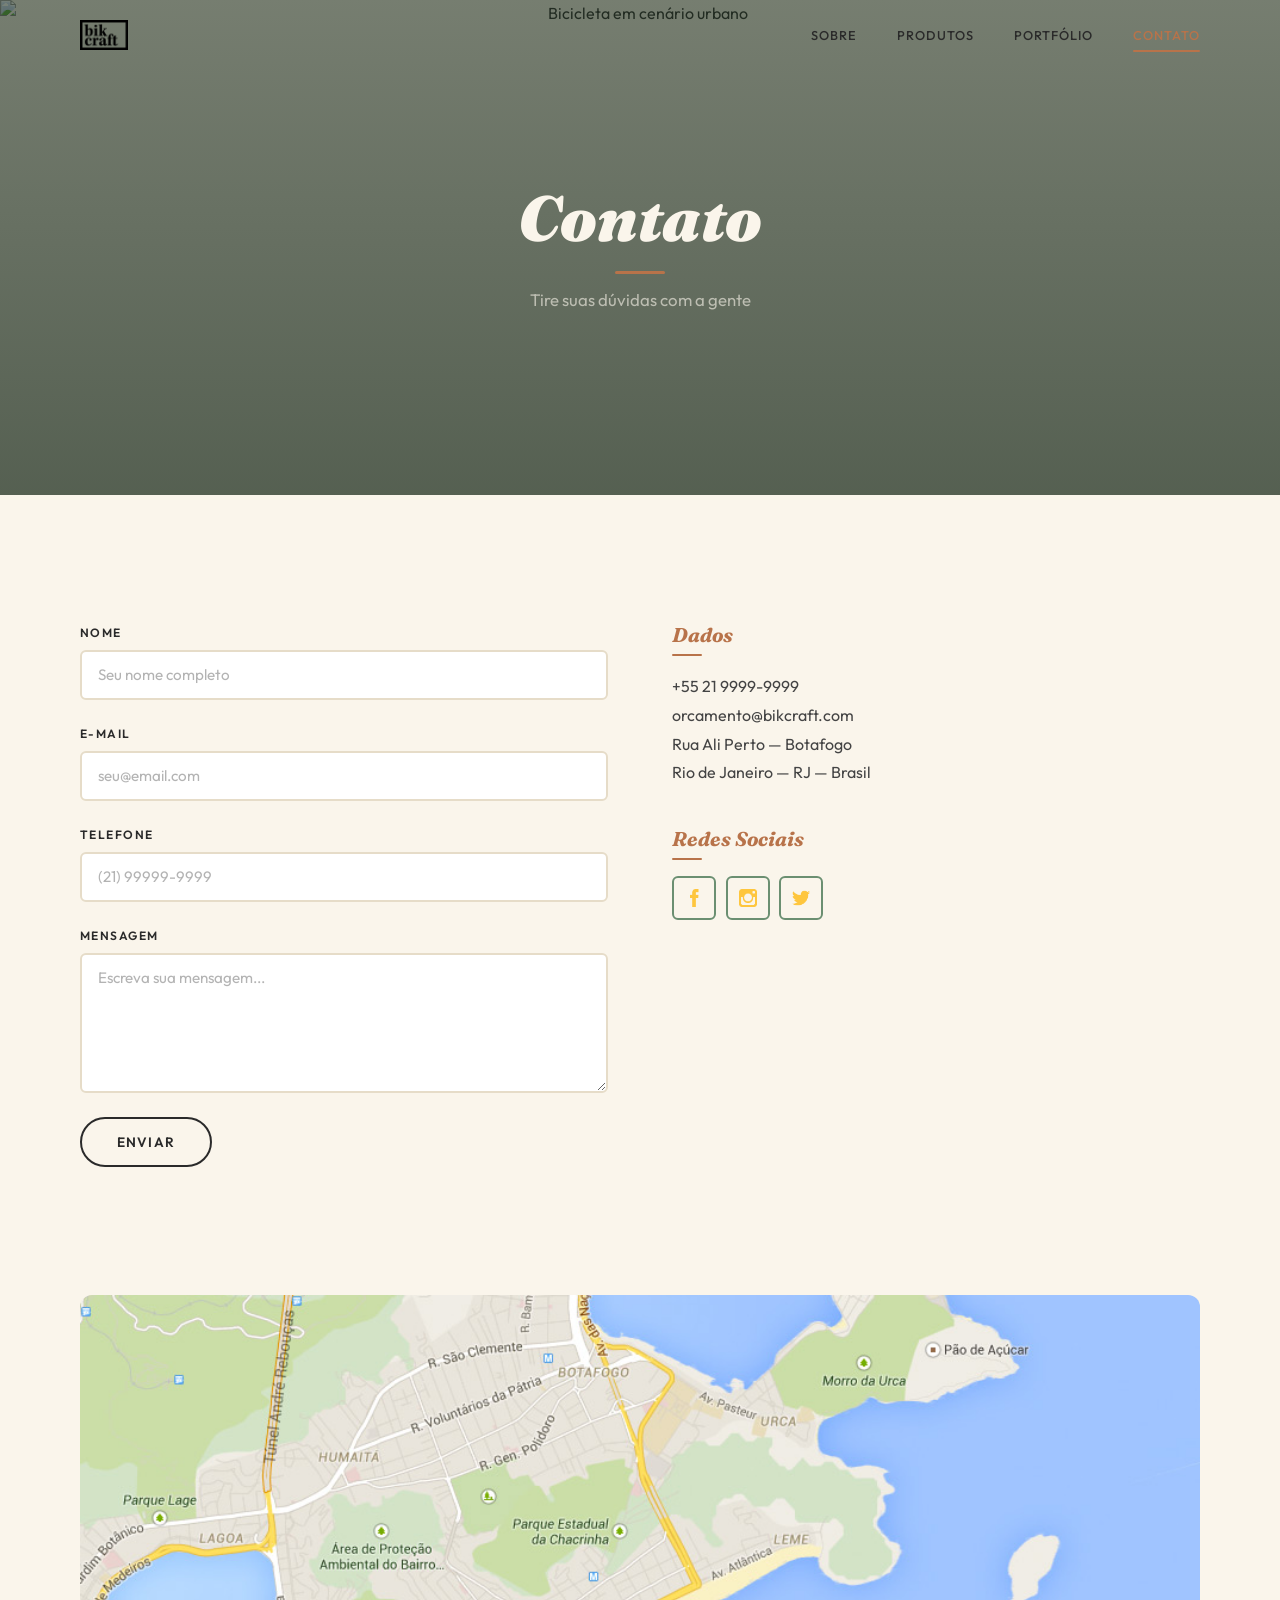
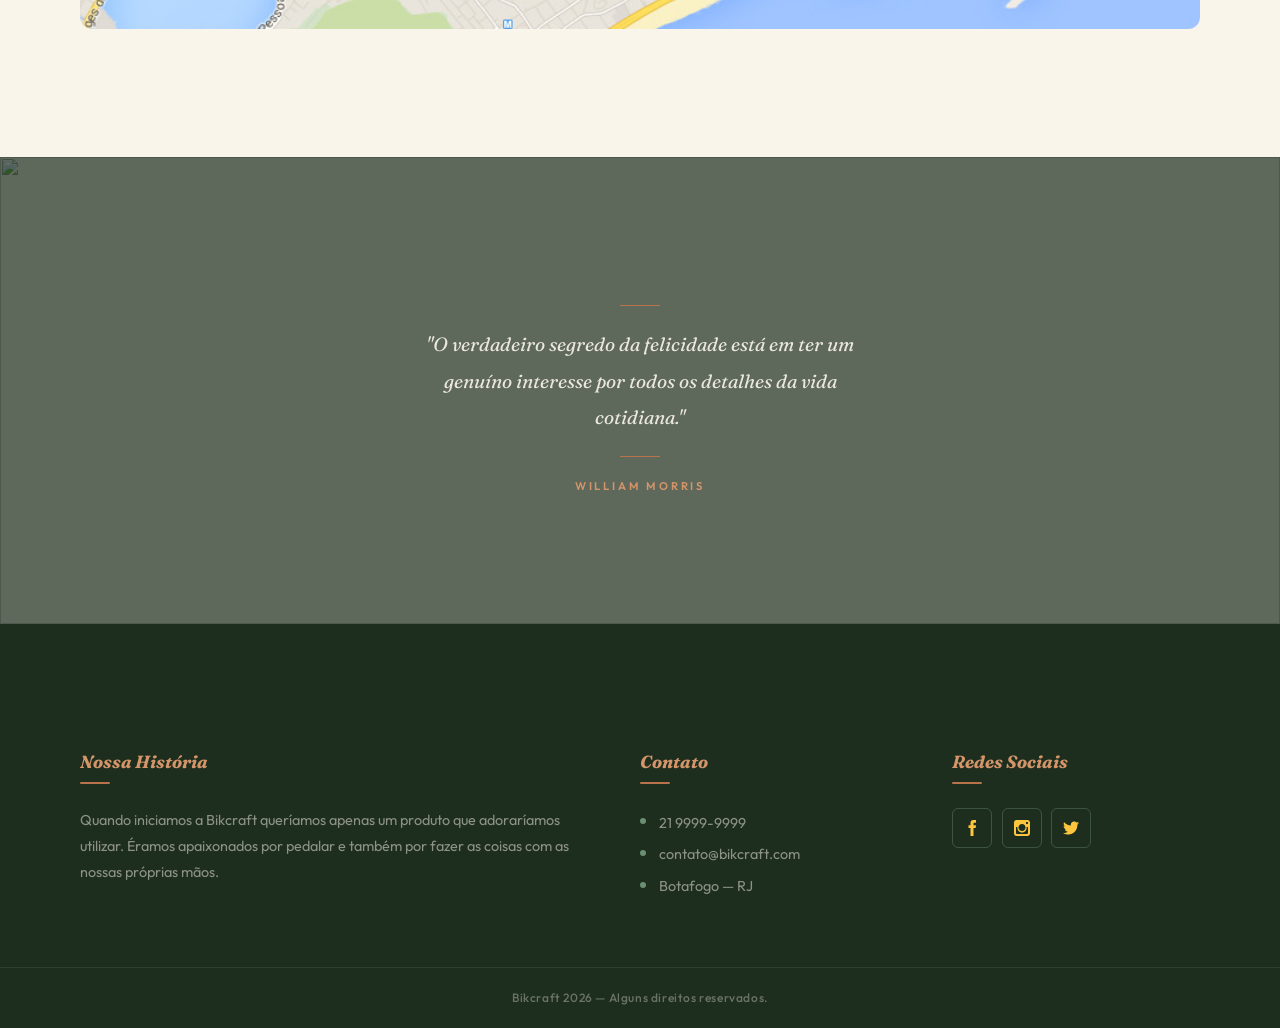
==== commit e1e7247f: "redesign Terra & Craft: estética orgânica com fotos Unsplash - Novo conceito de design "Terra & Craf" ====
--- a/contato.html
+++ b/contato.html
@@ -5,23 +5,19 @@
   <title>Bikcraft — Contato | Fale Conosco</title>
   <meta name="description" content="Entre em contato com a Bikcraft. Tire suas dúvidas e solicite um orçamento para sua bicicleta personalizada.">
   <meta name="viewport" content="width=device-width, initial-scale=1">
-
   <meta http-equiv="X-Content-Type-Options" content="nosniff">
   <meta http-equiv="X-Frame-Options" content="SAMEORIGIN">
   <meta name="referrer" content="strict-origin-when-cross-origin">
-
   <meta property="og:type" content="website">
   <meta property="og:title" content="Bikcraft — Contato">
   <meta property="og:description" content="Entre em contato com a Bikcraft.">
   <meta property="og:image" content="img/og-image.png">
-
   <link rel="shortcut icon" href="favicon.ico">
   <link rel="stylesheet" href="css/style.css">
 </head>
-<body>
+<body class="page-internal">
 
-  <!-- Header -->
-  <header class="header" role="banner">
+  <header class="header is-scrolled" role="banner">
     <div class="container header__inner">
       <a href="index.html" class="header__logo" aria-label="Bikcraft - Página inicial">
         <img src="img/bikcraft.png" alt="Bikcraft" width="136" height="32">
@@ -29,7 +25,7 @@
       <button class="header__toggle" aria-label="Abrir menu" aria-expanded="false" aria-controls="main-nav">
         <span></span><span></span><span></span>
       </button>
-      <nav class="header__nav" id="main-nav" role="navigation" aria-label="Navegação principal">
+      <nav class="header__nav" id="main-nav" aria-label="Navegação principal">
         <ul class="header__nav-list">
           <li><a href="sobre.html" class="header__nav-link">Sobre</a></li>
           <li><a href="produtos.html" class="header__nav-link">Produtos</a></li>
@@ -40,16 +36,16 @@
     </div>
   </header>
 
-  <!-- Hero Internal -->
-  <section class="hero-internal hero-internal--contato">
-    <div class="hero-internal__bg"></div>
+  <section class="hero-internal">
+    <div class="hero-internal__bg">
+      <img src="https://images.unsplash.com/photo-1549968723-c12219cce647?w=1920&q=80&auto=format&fit=crop" alt="Bicicleta em cenário urbano">
+    </div>
     <div class="hero-internal__content">
       <h1 class="hero-internal__title reveal">Contato</h1>
       <p class="hero-internal__subtitle reveal reveal-delay-1">Tire suas dúvidas com a gente</p>
     </div>
   </section>
 
-  <!-- Contact Form -->
   <section class="form-section form-section--light" aria-label="Formulário de contato">
     <div class="container">
       <div class="form-grid">
@@ -66,24 +62,18 @@
             <label for="telefone" class="form__label">Telefone</label>
             <input id="telefone" name="telefone" type="tel" class="form__input" maxlength="20" placeholder="(21) 99999-9999" autocomplete="tel">
           </div>
-
-          <!-- Honeypot anti-spam -->
           <div class="form__honeypot" aria-hidden="true">
-            <label for="leaveblank2">Deixe em branco</label>
-            <input type="text" id="leaveblank2" name="leaveblank" tabindex="-1" autocomplete="off">
-            <label for="dontchange2">Não mude</label>
-            <input type="text" id="dontchange2" name="dontchange" value="http://" tabindex="-1" autocomplete="off">
+            <input type="text" name="leaveblank" tabindex="-1" autocomplete="off">
+            <input type="text" name="dontchange" value="http://" tabindex="-1" autocomplete="off">
           </div>
-
           <div class="form__group">
             <label for="mensagem" class="form__label">Mensagem</label>
             <textarea id="mensagem" name="mensagem" class="form__textarea" required maxlength="2000" placeholder="Escreva sua mensagem..."></textarea>
           </div>
           <div class="form__submit">
-            <button type="submit" class="btn">Enviar</button>
+            <button type="submit" class="btn btn--dark">Enviar</button>
           </div>
         </form>
-
         <div class="contact-data reveal reveal-delay-1">
           <div class="contact-data__group">
             <h3 class="contact-data__title">Dados</h3>
@@ -95,9 +85,9 @@
           <div class="contact-data__group">
             <h3 class="contact-data__title">Redes Sociais</h3>
             <div class="social-links">
-              <a href="https://facebook.com" target="_blank" rel="noopener noreferrer" aria-label="Facebook Bikcraft"><img src="img/redes-sociais/facebook.png" alt="" width="20" height="20"></a>
-              <a href="https://instagram.com" target="_blank" rel="noopener noreferrer" aria-label="Instagram Bikcraft"><img src="img/redes-sociais/instagram.png" alt="" width="20" height="20"></a>
-              <a href="https://twitter.com" target="_blank" rel="noopener noreferrer" aria-label="Twitter Bikcraft"><img src="img/redes-sociais/twitter.png" alt="" width="20" height="20"></a>
+              <a href="https://facebook.com" target="_blank" rel="noopener noreferrer" aria-label="Facebook"><img src="img/redes-sociais/facebook.png" alt="" width="18" height="18"></a>
+              <a href="https://instagram.com" target="_blank" rel="noopener noreferrer" aria-label="Instagram"><img src="img/redes-sociais/instagram.png" alt="" width="18" height="18"></a>
+              <a href="https://twitter.com" target="_blank" rel="noopener noreferrer" aria-label="Twitter"><img src="img/redes-sociais/twitter.png" alt="" width="18" height="18"></a>
             </div>
           </div>
         </div>
@@ -105,50 +95,31 @@
     </div>
   </section>
 
-  <!-- Map -->
   <section class="map-section container" aria-label="Localização">
     <a href="https://maps.google.com" target="_blank" rel="noopener noreferrer">
       <img src="img/endereco-bikcraft.jpg" alt="Localização da Bikcraft em Botafogo, Rio de Janeiro" loading="lazy">
     </a>
   </section>
 
-  <!-- Quote Break -->
   <section class="quote-break" aria-label="Citação">
-    <blockquote class="quote-break__content reveal">
+    <div class="quote-break__bg">
+      <img src="https://images.unsplash.com/photo-1629534551635-763db44ea443?w=1920&q=80&auto=format&fit=crop" alt="" loading="lazy">
+    </div>
+    <blockquote class="quote-break__content container reveal">
       <p class="quote-break__text">"O verdadeiro segredo da felicidade está em ter um genuíno interesse por todos os detalhes da vida cotidiana."</p>
       <cite>William Morris</cite>
     </blockquote>
   </section>
 
-  <!-- Footer -->
   <footer class="footer" role="contentinfo">
     <div class="container">
       <div class="footer__grid">
-        <div class="reveal">
-          <h3 class="footer__title">Nossa História</h3>
-          <p class="footer__text">Quando iniciamos a Bikcraft queríamos apenas um produto que adoraríamos utilizar. Éramos apaixonados por pedalar e também por fazer as coisas com as nossas próprias mãos. Assim surgiu um sonho na garagem da nossa casa.</p>
-        </div>
-        <div class="reveal reveal-delay-1">
-          <h3 class="footer__title">Contato</h3>
-          <ul class="footer__contact-list">
-            <li>21 9999-9999</li>
-            <li>contato@bikcraft.com</li>
-            <li>Botafogo — RJ</li>
-          </ul>
-        </div>
-        <div class="reveal reveal-delay-2">
-          <h3 class="footer__title">Redes Sociais</h3>
-          <div class="footer__social">
-            <a href="https://facebook.com" target="_blank" rel="noopener noreferrer" aria-label="Facebook"><img src="img/redes-sociais/facebook.png" alt="" width="18" height="18"></a>
-            <a href="https://instagram.com" target="_blank" rel="noopener noreferrer" aria-label="Instagram"><img src="img/redes-sociais/instagram.png" alt="" width="18" height="18"></a>
-            <a href="https://twitter.com" target="_blank" rel="noopener noreferrer" aria-label="Twitter"><img src="img/redes-sociais/twitter.png" alt="" width="18" height="18"></a>
-          </div>
-        </div>
+        <div><h3 class="footer__title">Nossa História</h3><p class="footer__text">Quando iniciamos a Bikcraft queríamos apenas um produto que adoraríamos utilizar. Éramos apaixonados por pedalar e também por fazer as coisas com as nossas próprias mãos.</p></div>
+        <div><h3 class="footer__title">Contato</h3><ul class="footer__contact-list"><li>21 9999-9999</li><li>contato@bikcraft.com</li><li>Botafogo — RJ</li></ul></div>
+        <div><h3 class="footer__title">Redes Sociais</h3><div class="footer__social"><a href="https://facebook.com" target="_blank" rel="noopener noreferrer" aria-label="Facebook"><img src="img/redes-sociais/facebook.png" alt="" width="16" height="16"></a><a href="https://instagram.com" target="_blank" rel="noopener noreferrer" aria-label="Instagram"><img src="img/redes-sociais/instagram.png" alt="" width="16" height="16"></a><a href="https://twitter.com" target="_blank" rel="noopener noreferrer" aria-label="Twitter"><img src="img/redes-sociais/twitter.png" alt="" width="16" height="16"></a></div></div>
       </div>
     </div>
-    <div class="footer__copy">
-      <p>Bikcraft 2026 — Alguns direitos reservados.</p>
-    </div>
+    <div class="footer__copy"><p>Bikcraft 2026 — Alguns direitos reservados.</p></div>
   </footer>
 
   <script src="js/main.js" defer></script>
--- a/css/style.css
+++ b/css/style.css
@@ -1,32 +1,36 @@
 /* ============================================================
-   BIKCRAFT — Industrial Craft Design System
-   Premium handmade bicycles from Rio de Janeiro
-   ============================================================ */
-
-@import url('https://fonts.googleapis.com/css2?family=Syne:wght@400;500;600;700;800&family=Source+Serif+4:ital,opsz,wght@0,8..60,300;0,8..60,400;0,8..60,600;1,8..60,400&display=swap');
-
-/* ============================================================
-   CUSTOM PROPERTIES
+   BIKCRAFT — "Terra & Craft" Design System
+   Organic luxury for handmade bicycles
+   ============================================================ */
+
+@import url('https://fonts.googleapis.com/css2?family=Fraunces:ital,opsz,wght@0,9..144,300;0,9..144,400;0,9..144,600;0,9..144,700;0,9..144,900;1,9..144,400&family=Outfit:wght@300;400;500;600;700&display=swap');
+
+/* ============================================================
+   TOKENS
    ============================================================ */
 :root {
-  --c-yellow: #fec63e;
-  --c-yellow-dark: #e5b238;
-  --c-yellow-glow: #fec63e33;
-  --c-black: #0a0a0a;
-  --c-black-soft: #141414;
-  --c-black-card: #1a1a1a;
+  /* Earth palette */
+  --c-cream: #faf5eb;
+  --c-cream-dark: #f0e8d8;
+  --c-sand: #e6dcc8;
+  --c-copper: #b8734a;
+  --c-copper-light: #d4956a;
+  --c-copper-glow: rgba(184, 115, 74, 0.2);
+  --c-olive: #1e2e1e;
+  --c-olive-soft: #2a3d2a;
+  --c-sage: #6b8f71;
+  --c-sage-light: #8fb896;
+  --c-charcoal: #2a2a2a;
+  --c-charcoal-light: #444;
   --c-white: #ffffff;
-  --c-gray-100: #f5f5f0;
-  --c-gray-200: #e8e8e3;
-  --c-gray-400: #999;
-  --c-gray-600: #666;
-  --c-gray-800: #333;
-  --c-success: #2ecc71;
-  --c-error: #e74c3c;
-
-  --f-display: 'Syne', sans-serif;
-  --f-body: 'Source Serif 4', Georgia, serif;
-
+  --c-error: #c0392b;
+  --c-success: #27ae60;
+
+  /* Type */
+  --f-display: 'Fraunces', Georgia, serif;
+  --f-body: 'Outfit', system-ui, sans-serif;
+
+  /* Space */
   --s-xs: 0.5rem;
   --s-sm: 1rem;
   --s-md: 1.5rem;
@@ -35,88 +39,60 @@
   --s-2xl: 6rem;
   --s-3xl: 8rem;
 
+  /* Layout */
   --max-w: 1200px;
-  --gutter: clamp(1rem, 4vw, 2rem);
-  --radius: 2px;
-  --radius-lg: 8px;
-
-  --ease-out: cubic-bezier(0.22, 1, 0.36, 1);
-  --ease-spring: cubic-bezier(0.34, 1.56, 0.64, 1);
+  --gutter: clamp(1.25rem, 5vw, 2.5rem);
+  --radius: 12px;
+  --radius-sm: 6px;
+  --radius-full: 9999px;
+
+  /* Motion */
+  --ease: cubic-bezier(0.25, 1, 0.5, 1);
+  --ease-bounce: cubic-bezier(0.34, 1.56, 0.64, 1);
   --dur-fast: 0.2s;
-  --dur-med: 0.4s;
+  --dur-med: 0.5s;
   --dur-slow: 0.8s;
 
-  --shadow-sm: 0 2px 8px rgba(0,0,0,0.08);
-  --shadow-md: 0 8px 30px rgba(0,0,0,0.12);
-  --shadow-lg: 0 20px 60px rgba(0,0,0,0.2);
-  --shadow-yellow: 0 8px 30px rgba(254,198,62,0.25);
-}
-
-/* ============================================================
-   RESET & BASE
-   ============================================================ */
-*, *::before, *::after {
-  margin: 0;
-  padding: 0;
-  box-sizing: border-box;
-}
-
-html {
-  scroll-behavior: smooth;
-  -webkit-text-size-adjust: 100%;
-}
+  /* Shadows */
+  --shadow-sm: 0 2px 12px rgba(42, 42, 42, 0.06);
+  --shadow-md: 0 8px 30px rgba(42, 42, 42, 0.1);
+  --shadow-lg: 0 20px 50px rgba(42, 42, 42, 0.14);
+  --shadow-copper: 0 8px 25px rgba(184, 115, 74, 0.2);
+}
+
+/* ============================================================
+   RESET
+   ============================================================ */
+*, *::before, *::after { margin: 0; padding: 0; box-sizing: border-box; }
+
+html { scroll-behavior: smooth; -webkit-text-size-adjust: 100%; }
 
 body {
   font-family: var(--f-body);
   font-size: 1rem;
+  font-weight: 400;
   line-height: 1.7;
-  color: var(--c-gray-800);
-  background: var(--c-white);
+  color: var(--c-charcoal);
+  background: var(--c-cream);
   overflow-x: hidden;
   -webkit-font-smoothing: antialiased;
-  -moz-osx-font-smoothing: grayscale;
-}
-
-a {
-  text-decoration: none;
-  color: inherit;
-  transition: color var(--dur-fast) var(--ease-out);
-}
-
+}
+
+a { text-decoration: none; color: inherit; transition: all var(--dur-fast) var(--ease); }
 ul, ol { list-style: none; }
-
-img {
-  display: block;
-  max-width: 100%;
-  height: auto;
-}
-
-button, input, textarea {
-  font-family: inherit;
-  font-size: inherit;
-  border: none;
-  outline: none;
-  background: none;
-}
-
+img { display: block; max-width: 100%; height: auto; }
+button, input, textarea, select { font-family: inherit; font-size: inherit; border: none; outline: none; background: none; }
 button { cursor: pointer; }
 
 h1, h2, h3, h4, h5, h6 {
   font-family: var(--f-display);
   font-weight: 700;
-  line-height: 1.1;
-  letter-spacing: -0.02em;
-}
-
-::selection {
-  background: var(--c-yellow);
-  color: var(--c-black);
-}
-
-:focus-visible {
-  outline: 3px solid var(--c-yellow);
-  outline-offset: 3px;
-}
+  line-height: 1.15;
+  color: var(--c-charcoal);
+}
+
+::selection { background: var(--c-copper); color: var(--c-white); }
+:focus-visible { outline: 3px solid var(--c-copper); outline-offset: 4px; border-radius: var(--radius-sm); }
 
 /* ============================================================
    UTILITIES
@@ -129,12 +105,9 @@
 }
 
 .sr-only {
-  position: absolute;
-  width: 1px; height: 1px;
-  padding: 0; margin: -1px;
-  overflow: hidden;
-  clip: rect(0,0,0,0);
-  white-space: nowrap; border: 0;
+  position: absolute; width: 1px; height: 1px;
+  padding: 0; margin: -1px; overflow: hidden;
+  clip: rect(0,0,0,0); white-space: nowrap; border: 0;
 }
 
 /* ============================================================
@@ -142,9 +115,8 @@
    ============================================================ */
 .reveal {
   opacity: 0;
-  transform: translateY(30px);
-  transition: opacity var(--dur-slow) var(--ease-out),
-              transform var(--dur-slow) var(--ease-out);
+  transform: translateY(40px);
+  transition: opacity var(--dur-slow) var(--ease), transform var(--dur-slow) var(--ease);
 }
 
 .reveal.is-visible {
@@ -152,15 +124,10 @@
   transform: translateY(0);
 }
 
-.reveal-delay-1 { transition-delay: 0.1s; }
-.reveal-delay-2 { transition-delay: 0.2s; }
-.reveal-delay-3 { transition-delay: 0.3s; }
-.reveal-delay-4 { transition-delay: 0.4s; }
-
-.stagger-children .reveal:nth-child(1) { transition-delay: 0s; }
-.stagger-children .reveal:nth-child(2) { transition-delay: 0.1s; }
-.stagger-children .reveal:nth-child(3) { transition-delay: 0.2s; }
-.stagger-children .reveal:nth-child(4) { transition-delay: 0.3s; }
+.reveal-delay-1 { transition-delay: 0.12s; }
+.reveal-delay-2 { transition-delay: 0.24s; }
+.reveal-delay-3 { transition-delay: 0.36s; }
+.reveal-delay-4 { transition-delay: 0.48s; }
 
 /* ============================================================
    BUTTONS
@@ -168,19 +135,20 @@
 .btn {
   display: inline-flex;
   align-items: center;
-  gap: 0.75rem;
-  font-family: var(--f-display);
-  font-size: 0.875rem;
-  font-weight: 700;
+  gap: 0.6rem;
+  font-family: var(--f-body);
+  font-size: 0.85rem;
+  font-weight: 600;
+  letter-spacing: 0.08em;
   text-transform: uppercase;
-  letter-spacing: 0.1em;
-  padding: 1rem 2.5rem;
-  border: 2px solid var(--c-yellow);
-  color: var(--c-yellow);
+  padding: 0.9rem 2.2rem;
+  border-radius: var(--radius-full);
+  border: 2px solid var(--c-copper);
+  color: var(--c-copper);
   background: transparent;
   position: relative;
   overflow: hidden;
-  transition: all var(--dur-med) var(--ease-out);
+  transition: all var(--dur-med) var(--ease);
   z-index: 1;
 }
 
@@ -188,58 +156,39 @@
   content: '';
   position: absolute;
   inset: 0;
-  background: var(--c-yellow);
+  background: var(--c-copper);
+  border-radius: inherit;
   transform: scaleX(0);
   transform-origin: right;
-  transition: transform var(--dur-med) var(--ease-out);
+  transition: transform var(--dur-med) var(--ease);
   z-index: -1;
 }
 
-.btn:hover {
-  color: var(--c-black);
-  border-color: var(--c-yellow);
-}
-
-.btn:hover::before {
-  transform: scaleX(1);
-  transform-origin: left;
-}
+.btn:hover { color: var(--c-white); }
+.btn:hover::before { transform: scaleX(1); transform-origin: left; }
 
 .btn--solid {
-  background: var(--c-yellow);
-  color: var(--c-black);
-  border-color: var(--c-yellow);
-}
-
-.btn--solid::before { background: var(--c-black); }
-
-.btn--solid:hover {
-  color: var(--c-yellow);
-  border-color: var(--c-black);
-}
+  background: var(--c-copper);
+  color: var(--c-white);
+  border-color: var(--c-copper);
+}
+
+.btn--solid::before { background: var(--c-olive); }
+.btn--solid:hover { color: var(--c-cream); border-color: var(--c-olive); }
 
 .btn--white {
   border-color: var(--c-white);
   color: var(--c-white);
 }
-
 .btn--white::before { background: var(--c-white); }
-
-.btn--white:hover {
-  color: var(--c-black);
-  border-color: var(--c-white);
-}
-
-.btn svg,
-.btn .btn-arrow {
-  width: 18px; height: 18px;
-  transition: transform var(--dur-fast) var(--ease-out);
-}
-
-.btn:hover svg,
-.btn:hover .btn-arrow {
-  transform: translateX(4px);
-}
+.btn--white:hover { color: var(--c-olive); }
+
+.btn--dark {
+  border-color: var(--c-charcoal);
+  color: var(--c-charcoal);
+}
+.btn--dark::before { background: var(--c-charcoal); }
+.btn--dark:hover { color: var(--c-cream); }
 
 /* ============================================================
    SECTION TITLE
@@ -250,39 +199,40 @@
 }
 
 .section-title__label {
-  display: inline-block;
-  font-family: var(--f-display);
-  font-size: 0.75rem;
+  display: inline-flex;
+  align-items: center;
+  gap: 1rem;
+  font-family: var(--f-body);
+  font-size: 0.7rem;
   font-weight: 600;
   text-transform: uppercase;
-  letter-spacing: 0.2em;
-  color: var(--c-yellow);
-  margin-bottom: var(--s-sm);
+  letter-spacing: 0.25em;
+  color: var(--c-copper);
+  margin-bottom: 0.75rem;
 }
 
 .section-title__label::before,
 .section-title__label::after {
   content: '';
-  display: inline-block;
-  width: 40px; height: 1px;
-  background: var(--c-yellow);
-  vertical-align: middle;
-  margin: 0 1rem;
+  width: 30px; height: 1px;
+  background: var(--c-copper);
 }
 
 .section-title__heading {
   font-family: var(--f-display);
-  font-size: clamp(2rem, 4vw, 3rem);
-  font-weight: 800;
-  text-transform: uppercase;
-  letter-spacing: -0.02em;
-}
-
-.section-title--light .section-title__heading { color: var(--c-white); }
-.section-title--light .section-title__label { color: var(--c-yellow); }
-
-/* ============================================================
-   HEADER / NAV
+  font-size: clamp(2rem, 4vw, 3.25rem);
+  font-weight: 700;
+  font-style: italic;
+  color: var(--c-charcoal);
+}
+
+.section-title--light .section-title__heading { color: var(--c-cream); }
+.section-title--light .section-title__label { color: var(--c-sage-light); }
+.section-title--light .section-title__label::before,
+.section-title--light .section-title__label::after { background: var(--c-sage-light); }
+
+/* ============================================================
+   HEADER
    ============================================================ */
 .header {
   position: fixed;
@@ -290,15 +240,15 @@
   width: 100%;
   z-index: 100;
   padding: 1.25rem 0;
-  transition: all var(--dur-med) var(--ease-out);
+  transition: all var(--dur-med) var(--ease);
 }
 
 .header.is-scrolled {
-  background: rgba(10, 10, 10, 0.92);
-  backdrop-filter: blur(20px);
-  -webkit-backdrop-filter: blur(20px);
-  padding: 0.75rem 0;
-  box-shadow: 0 1px 0 rgba(254, 198, 62, 0.15);
+  background: rgba(250, 245, 235, 0.92);
+  backdrop-filter: blur(16px);
+  -webkit-backdrop-filter: blur(16px);
+  padding: 0.6rem 0;
+  box-shadow: 0 1px 20px rgba(42,42,42,0.06);
 }
 
 .header__inner {
@@ -308,63 +258,68 @@
 }
 
 .header__logo {
+  z-index: 101;
+  transition: transform var(--dur-fast) var(--ease);
+}
+
+.header__logo:hover { transform: scale(1.03); }
+
+.header__logo img {
+  height: 30px;
+  width: auto;
+}
+
+/* On hero (dark bg) - invert logo */
+body:not(.page-internal) .header:not(.is-scrolled) .header__logo img {
+  filter: brightness(0) invert(1);
+}
+
+.header__nav {
   display: flex;
   align-items: center;
-  z-index: 101;
-}
-
-.header__logo img {
-  height: 32px;
-  width: auto;
-  filter: brightness(0) invert(1);
-  transition: filter var(--dur-fast) var(--ease-out);
-}
-
-.header__logo:hover img {
-  filter: brightness(0) invert(1) drop-shadow(0 0 8px rgba(254,198,62,0.5));
-}
-
-.header__nav {
-  display: flex;
-  align-items: center;
+}
+
+.header__nav-list {
+  display: flex;
   gap: 2.5rem;
 }
 
-.header__nav-list {
-  display: flex;
-  gap: 2rem;
-}
-
 .header__nav-link {
-  font-family: var(--f-display);
+  font-family: var(--f-body);
   font-size: 0.8rem;
-  font-weight: 600;
+  font-weight: 500;
+  letter-spacing: 0.08em;
   text-transform: uppercase;
-  letter-spacing: 0.12em;
-  color: rgba(255,255,255,0.7);
-  padding: 0.5rem 0;
-  position: relative;
-  transition: color var(--dur-fast) var(--ease-out);
+  color: var(--c-charcoal);
+  padding: 0.4rem 0;
+  position: relative;
+}
+
+/* On hero pages - white nav text */
+body:not(.page-internal) .header:not(.is-scrolled) .header__nav-link {
+  color: rgba(255,255,255,0.85);
+}
+
+body:not(.page-internal) .header:not(.is-scrolled) .header__nav-link:hover,
+body:not(.page-internal) .header:not(.is-scrolled) .header__nav-link.is-active {
+  color: var(--c-white);
 }
 
 .header__nav-link::after {
   content: '';
   position: absolute;
-  bottom: 0; left: 0;
+  bottom: -2px; left: 0;
   width: 0; height: 2px;
-  background: var(--c-yellow);
-  transition: width var(--dur-med) var(--ease-out);
-}
+  background: var(--c-copper);
+  border-radius: 2px;
+  transition: width var(--dur-med) var(--ease);
+}
+
+.header__nav-link:hover::after,
+.header__nav-link.is-active::after { width: 100%; }
 
 .header__nav-link:hover,
-.header__nav-link.is-active {
-  color: var(--c-white);
-}
-
-.header__nav-link:hover::after,
-.header__nav-link.is-active::after {
-  width: 100%;
-}
+.header__nav-link.is-active { color: var(--c-copper); }
 
 /* Mobile toggle */
 .header__toggle {
@@ -374,16 +329,18 @@
   padding: 8px;
   z-index: 101;
   cursor: pointer;
-  background: none;
-  border: none;
 }
 
 .header__toggle span {
   display: block;
-  width: 24px; height: 2px;
+  width: 22px; height: 2px;
+  background: var(--c-charcoal);
+  border-radius: 2px;
+  transition: all var(--dur-fast) var(--ease);
+}
+
+body:not(.page-internal) .header:not(.is-scrolled) .header__toggle span {
   background: var(--c-white);
-  transition: all var(--dur-fast) var(--ease-out);
-  transform-origin: center;
 }
 
 .header__toggle.is-open span:nth-child(1) { transform: rotate(45deg) translate(5px, 5px); }
@@ -398,122 +355,118 @@
   min-height: 100vh;
   display: flex;
   align-items: center;
-  background: var(--c-black);
   overflow: hidden;
 }
 
 .hero__bg {
   position: absolute;
   inset: 0;
-  background-image: url('../img/bg.jpg');
-  background-size: cover;
-  background-position: center;
-  opacity: 0.5;
+}
+
+.hero__bg img {
+  width: 100%; height: 100%;
+  object-fit: cover;
 }
 
 .hero__bg::after {
   content: '';
   position: absolute;
   inset: 0;
-  background: linear-gradient(to bottom,
-    rgba(10,10,10,0.4) 0%,
-    rgba(10,10,10,0.2) 40%,
-    rgba(10,10,10,0.8) 100%);
+  background: linear-gradient(
+    135deg,
+    rgba(30, 46, 30, 0.75) 0%,
+    rgba(30, 46, 30, 0.4) 50%,
+    rgba(184, 115, 74, 0.2) 100%
+  );
 }
 
 .hero__content {
   position: relative;
   z-index: 2;
-  text-align: center;
-  width: 100%;
-  padding: var(--s-3xl) var(--gutter);
+  max-width: 680px;
+  padding: var(--s-3xl) 0;
+}
+
+.hero__eyebrow {
+  font-family: var(--f-body);
+  font-size: 0.75rem;
+  font-weight: 600;
+  text-transform: uppercase;
+  letter-spacing: 0.3em;
+  color: var(--c-sage-light);
+  margin-bottom: var(--s-md);
+  display: flex;
+  align-items: center;
+  gap: 1rem;
+}
+
+.hero__eyebrow::before {
+  content: '';
+  width: 40px; height: 1px;
+  background: var(--c-sage-light);
 }
 
 .hero__title {
   font-family: var(--f-display);
-  font-size: clamp(3rem, 8vw, 7rem);
-  font-weight: 800;
-  color: var(--c-white);
-  text-transform: uppercase;
-  line-height: 0.95;
-  letter-spacing: -0.03em;
-  margin-bottom: var(--s-lg);
-}
-
-.hero__title span {
-  display: block;
-  color: var(--c-yellow);
-}
-
-.hero__quote {
-  max-width: 420px;
-  margin: 0 auto var(--s-xl);
-  color: rgba(255,255,255,0.7);
+  font-size: clamp(3rem, 7vw, 5.5rem);
+  font-weight: 900;
+  color: var(--c-cream);
+  line-height: 1;
+  letter-spacing: -0.02em;
+  margin-bottom: var(--s-md);
+}
+
+.hero__title em {
   font-style: italic;
-  font-size: 1.05rem;
-  line-height: 1.7;
-}
-
-.hero__quote::before,
-.hero__quote::after {
-  content: '';
-  display: block;
-  width: 50px; height: 1px;
-  background: var(--c-yellow);
-  margin: 1rem auto;
-}
-
-.hero__quote cite {
-  display: block;
-  font-style: normal;
-  font-family: var(--f-display);
-  font-size: 0.75rem;
-  font-weight: 700;
-  letter-spacing: 0.2em;
-  text-transform: uppercase;
-  color: var(--c-yellow);
-  margin-top: 1rem;
+  font-weight: 400;
+  color: var(--c-copper-light);
+}
+
+.hero__desc {
+  font-size: 1.1rem;
+  color: rgba(250, 245, 235, 0.7);
+  max-width: 460px;
+  margin-bottom: var(--s-xl);
+  line-height: 1.8;
 }
 
 .hero__scroll {
   position: absolute;
-  bottom: 2rem; left: 50%;
+  bottom: 2.5rem; left: 50%;
   transform: translateX(-50%);
   z-index: 2;
   display: flex;
   flex-direction: column;
   align-items: center;
-  gap: 0.5rem;
-  color: rgba(255,255,255,0.5);
-  font-family: var(--f-display);
+  gap: 0.75rem;
+  color: rgba(250,245,235,0.4);
   font-size: 0.65rem;
-  letter-spacing: 0.2em;
+  font-weight: 500;
+  letter-spacing: 0.25em;
   text-transform: uppercase;
-  animation: float 2s ease-in-out infinite;
-}
-
-.hero__scroll::after {
-  content: '';
-  width: 1px; height: 40px;
-  background: linear-gradient(to bottom, var(--c-yellow), transparent);
-}
-
-@keyframes float {
-  0%, 100% { transform: translateX(-50%) translateY(0); }
-  50% { transform: translateX(-50%) translateY(8px); }
-}
-
-/* ============================================================
-   HERO INTERNAL (subpages)
+}
+
+.hero__scroll-line {
+  width: 1px; height: 50px;
+  background: linear-gradient(to bottom, var(--c-copper-light), transparent);
+  animation: scrollPulse 2s ease-in-out infinite;
+}
+
+@keyframes scrollPulse {
+  0%, 100% { opacity: 0.4; transform: scaleY(1); }
+  50% { opacity: 1; transform: scaleY(1.2); }
+}
+
+/* ============================================================
+   HERO INTERNAL
    ============================================================ */
 .hero-internal {
   position: relative;
-  height: 50vh;
-  min-height: 340px;
+  height: 55vh;
+  min-height: 360px;
   display: flex;
   align-items: center;
   justify-content: center;
-  background: var(--c-black);
   overflow: hidden;
   text-align: center;
 }
@@ -521,22 +474,19 @@
 .hero-internal__bg {
   position: absolute;
   inset: 0;
-  background-size: cover;
-  background-position: center;
-  opacity: 0.4;
+}
+
+.hero-internal__bg img {
+  width: 100%; height: 100%;
+  object-fit: cover;
 }
 
 .hero-internal__bg::after {
   content: '';
   position: absolute;
   inset: 0;
-  background: linear-gradient(to bottom, rgba(10,10,10,0.3), rgba(10,10,10,0.7));
-}
-
-.hero-internal--produtos .hero-internal__bg { background-image: url('../img/bg-produtos.jpg'); }
-.hero-internal--sobre .hero-internal__bg { background-image: url('../img/bg-sobre.jpg'); }
-.hero-internal--portfolio .hero-internal__bg { background-image: url('../img/bg-portfolio.jpg'); }
-.hero-internal--contato .hero-internal__bg { background-image: url('../img/bg-contato.jpg'); }
+  background: linear-gradient(to bottom, rgba(30,46,30,0.6), rgba(30,46,30,0.75));
+}
 
 .hero-internal__content {
   position: relative;
@@ -545,32 +495,31 @@
 
 .hero-internal__title {
   font-size: clamp(2.5rem, 5vw, 4rem);
-  font-weight: 800;
-  color: var(--c-white);
-  text-transform: uppercase;
-  letter-spacing: -0.02em;
+  font-weight: 900;
+  color: var(--c-cream);
+  font-style: italic;
 }
 
 .hero-internal__title::after {
   content: '';
   display: block;
-  width: 60px; height: 3px;
-  background: var(--c-yellow);
-  margin: 0.75rem auto 0;
+  width: 50px; height: 3px;
+  background: var(--c-copper);
+  margin: 1rem auto 0;
+  border-radius: 3px;
 }
 
 .hero-internal__subtitle {
-  color: rgba(255,255,255,0.6);
-  font-size: 1.1rem;
+  color: rgba(250,245,235,0.6);
+  font-size: 1.05rem;
   margin-top: 0.75rem;
 }
 
 /* ============================================================
-   PRODUCTS SECTION (Home)
+   PRODUCTS (Home cards)
    ============================================================ */
 .products {
   padding: var(--s-3xl) 0;
-  background: var(--c-gray-100);
 }
 
 .products__grid {
@@ -582,78 +531,75 @@
 
 .product-card {
   background: var(--c-white);
-  text-align: center;
+  border-radius: var(--radius);
   overflow: hidden;
-  transition: transform var(--dur-med) var(--ease-out),
-              box-shadow var(--dur-med) var(--ease-out);
+  transition: transform var(--dur-med) var(--ease), box-shadow var(--dur-med) var(--ease);
+  border: 1px solid var(--c-sand);
 }
 
 .product-card:hover {
-  transform: translateY(-8px);
+  transform: translateY(-10px);
   box-shadow: var(--shadow-lg);
 }
 
 .product-card__icon {
-  background: var(--c-black);
-  padding: var(--s-lg) var(--s-md);
+  background: var(--c-olive);
+  padding: var(--s-xl) var(--s-md);
   display: flex;
   align-items: center;
   justify-content: center;
-  min-height: 180px;
-  position: relative;
-  overflow: hidden;
-}
-
-.product-card__icon::after {
+  min-height: 200px;
+  position: relative;
+}
+
+.product-card__icon::before {
   content: '';
   position: absolute;
   inset: 0;
-  background: var(--c-yellow);
-  opacity: 0;
-  transition: opacity var(--dur-med) var(--ease-out);
-}
-
-.product-card:hover .product-card__icon::after { opacity: 0.08; }
+  background: radial-gradient(circle at 50% 50%, rgba(107,143,113,0.3), transparent 70%);
+}
 
 .product-card__icon img {
   max-height: 120px;
   margin: 0 auto;
   position: relative;
   z-index: 1;
-  transition: transform var(--dur-med) var(--ease-out);
-}
-
-.product-card:hover .product-card__icon img { transform: scale(1.05); }
+  transition: transform var(--dur-med) var(--ease);
+}
+
+.product-card:hover .product-card__icon img { transform: scale(1.08) rotate(-2deg); }
 
 .product-card__body {
   padding: var(--s-lg) var(--s-md);
-  background: var(--c-yellow);
+  text-align: center;
 }
 
 .product-card__name {
   font-family: var(--f-display);
-  font-size: 1.25rem;
+  font-size: 1.5rem;
   font-weight: 700;
-  text-transform: uppercase;
-  letter-spacing: 0.05em;
+  font-style: italic;
+  margin-bottom: 0.25rem;
 }
 
 .product-card__name::after {
   content: '';
   display: block;
-  width: 40px; height: 2px;
-  background: var(--c-black);
+  width: 30px; height: 2px;
+  background: var(--c-copper);
   margin: 0.5rem auto 0;
+  border-radius: 2px;
 }
 
 .product-card__desc {
-  font-size: 0.95rem;
-  color: rgba(0,0,0,0.7);
+  font-size: 0.9rem;
+  color: var(--c-charcoal-light);
   margin-top: 0.75rem;
-}
-
-/* ============================================================
-   PRODUCTS PAGE (Detail)
+  line-height: 1.7;
+}
+
+/* ============================================================
+   PRODUCT DETAIL PAGE
    ============================================================ */
 .product-detail {
   padding: var(--s-3xl) 0;
@@ -678,39 +624,43 @@
   grid-column: 1 / -1;
   position: relative;
   overflow: hidden;
+  border-radius: var(--radius);
 }
 
 .product-detail__img-main img {
   width: 100%;
-  transition: transform var(--dur-slow) var(--ease-out);
-}
-
-.product-detail__img-main:hover img { transform: scale(1.03); }
+  transition: transform var(--dur-slow) var(--ease);
+}
+
+.product-detail__img-main:hover img { transform: scale(1.04); }
 
 .product-detail__label {
   position: absolute;
   bottom: 0; left: 0; right: 0;
   padding: 2rem;
-  background: linear-gradient(to top, rgba(0,0,0,0.8), transparent);
+  background: linear-gradient(to top, rgba(30,46,30,0.85), transparent);
+  border-radius: 0 0 var(--radius) var(--radius);
 }
 
 .product-detail__name {
   font-size: clamp(1.5rem, 3vw, 2.5rem);
-  color: var(--c-white);
-  text-transform: uppercase;
+  color: var(--c-cream);
+  font-style: italic;
 }
 
 .product-detail__name::after {
   content: '';
   display: block;
-  width: 50px; height: 3px;
-  background: var(--c-yellow);
+  width: 40px; height: 3px;
+  background: var(--c-copper);
   margin-top: 0.5rem;
+  border-radius: 3px;
 }
 
 .product-detail__sidebar {
-  background: var(--c-black);
+  background: var(--c-olive);
   padding: var(--s-xl);
+  border-radius: var(--radius);
 }
 
 .product-detail__sidebar-icon {
@@ -719,13 +669,13 @@
   justify-content: center;
   padding: var(--s-lg) 0;
   margin-bottom: var(--s-lg);
-  border-bottom: 1px solid rgba(255,255,255,0.1);
+  border-bottom: 1px solid rgba(250,245,235,0.1);
 }
 
 .product-detail__sidebar-icon img { max-height: 100px; }
 
 .product-detail__text {
-  color: rgba(255,255,255,0.8);
+  color: rgba(250,245,235,0.75);
   font-size: 1rem;
   line-height: 1.8;
   margin-bottom: var(--s-lg);
@@ -734,41 +684,54 @@
 .product-detail__features {
   display: grid;
   grid-template-columns: 1fr 1fr;
-  gap: 2px;
+  gap: 3px;
 }
 
 .product-detail__feature {
-  background: var(--c-yellow);
-  padding: 1rem;
+  background: var(--c-copper);
+  color: var(--c-white);
+  padding: 0.9rem;
   text-align: center;
-  font-family: var(--f-display);
-  font-weight: 700;
-  font-size: 0.85rem;
+  font-family: var(--f-body);
+  font-weight: 600;
+  font-size: 0.8rem;
   text-transform: uppercase;
   letter-spacing: 0.05em;
-  transition: background var(--dur-fast) var(--ease-out);
-}
-
-.product-detail__feature:hover { background: var(--c-yellow-dark); }
-
-/* ============================================================
-   PORTFOLIO SECTION
+  border-radius: var(--radius-sm);
+  transition: background var(--dur-fast) var(--ease);
+}
+
+.product-detail__feature:hover { background: var(--c-copper-light); }
+
+.product-detail__gallery > div:not(.product-detail__img-main) {
+  border-radius: var(--radius);
+  overflow: hidden;
+}
+
+.product-detail__gallery > div:not(.product-detail__img-main) img {
+  width: 100%; height: 100%;
+  object-fit: cover;
+}
+
+/* ============================================================
+   PORTFOLIO
    ============================================================ */
 .portfolio {
   padding: var(--s-3xl) 0;
-  background: var(--c-black);
+  background: var(--c-olive);
 }
 
 .portfolio__grid {
   display: grid;
   grid-template-columns: 1fr 1fr;
-  gap: 1.5rem;
+  gap: 1.25rem;
   margin-bottom: var(--s-lg);
 }
 
 .portfolio__item {
   overflow: hidden;
   position: relative;
+  border-radius: var(--radius);
 }
 
 .portfolio__item--wide { grid-column: 1 / -1; }
@@ -776,40 +739,41 @@
 .portfolio__item img {
   width: 100%; height: 100%;
   object-fit: cover;
-  transition: transform var(--dur-slow) var(--ease-out);
-}
-
-.portfolio__item:hover img { transform: scale(1.05); }
+  transition: transform var(--dur-slow) var(--ease);
+}
+
+.portfolio__item:hover img { transform: scale(1.06); }
 
 .portfolio__item::after {
   content: '';
   position: absolute;
   inset: 0;
-  background: var(--c-yellow);
+  border-radius: var(--radius);
+  background: linear-gradient(to top, rgba(30,46,30,0.4), transparent);
   opacity: 0;
-  mix-blend-mode: multiply;
-  transition: opacity var(--dur-med) var(--ease-out);
-}
-
-.portfolio__item:hover::after { opacity: 0.2; }
+  transition: opacity var(--dur-med) var(--ease);
+}
+
+.portfolio__item:hover::after { opacity: 1; }
 
 /* ============================================================
    TESTIMONIALS
    ============================================================ */
 .testimonials {
   padding: var(--s-3xl) 0;
+  background: var(--c-cream-dark);
 }
 
 .testimonials__slider {
   position: relative;
-  max-width: 600px;
+  max-width: 640px;
   margin: 0 auto;
   overflow: hidden;
 }
 
 .testimonials__track {
   display: flex;
-  transition: transform var(--dur-slow) var(--ease-out);
+  transition: transform var(--dur-slow) var(--ease);
 }
 
 .testimonial {
@@ -819,10 +783,11 @@
 }
 
 .testimonial__text {
+  font-family: var(--f-display);
   font-style: italic;
-  font-size: 1.15rem;
-  line-height: 1.9;
-  color: var(--c-gray-800);
+  font-size: 1.25rem;
+  line-height: 1.8;
+  color: var(--c-charcoal);
   margin-bottom: var(--s-lg);
 }
 
@@ -830,49 +795,49 @@
   content: '\201C';
   display: block;
   font-family: var(--f-display);
-  font-size: 4rem;
-  color: var(--c-yellow);
-  line-height: 1;
-  margin-bottom: 0.5rem;
+  font-size: 5rem;
+  font-weight: 900;
+  color: var(--c-copper);
+  line-height: 0.5;
+  margin-bottom: 1rem;
 }
 
 .testimonial__author {
-  font-family: var(--f-display);
-  font-weight: 700;
-  font-size: 1rem;
+  font-family: var(--f-body);
+  font-weight: 600;
+  font-size: 0.85rem;
   text-transform: uppercase;
-  letter-spacing: 0.1em;
-  color: var(--c-black);
+  letter-spacing: 0.15em;
+  color: var(--c-copper);
 }
 
 .testimonials__dots {
   display: flex;
   justify-content: center;
-  gap: 0.75rem;
+  gap: 0.6rem;
   margin-top: var(--s-lg);
 }
 
 .testimonials__dot {
-  width: 12px; height: 12px;
+  width: 10px; height: 10px;
   border-radius: 50%;
-  background: var(--c-gray-200);
+  background: var(--c-sand);
   border: none;
   cursor: pointer;
-  transition: all var(--dur-fast) var(--ease-out);
+  transition: all var(--dur-fast) var(--ease);
   padding: 0;
 }
 
 .testimonials__dot.is-active {
-  background: var(--c-yellow);
-  transform: scale(1.2);
-}
-
-/* ============================================================
-   QUALITY SECTION
+  background: var(--c-copper);
+  transform: scale(1.3);
+}
+
+/* ============================================================
+   QUALITY
    ============================================================ */
 .quality {
   padding: var(--s-3xl) 0;
-  background: var(--c-gray-100);
 }
 
 .quality__image {
@@ -882,96 +847,113 @@
 
 .quality__image img {
   margin: 0 auto;
-  max-width: 400px;
+  max-width: 350px;
 }
 
 .quality__grid {
   display: grid;
   grid-template-columns: repeat(3, 1fr);
-  gap: 2.5rem;
+  gap: 2rem;
 }
 
 .quality__item {
   text-align: center;
   padding: var(--s-lg);
+  background: var(--c-white);
+  border-radius: var(--radius);
+  border: 1px solid var(--c-sand);
+  transition: transform var(--dur-med) var(--ease), box-shadow var(--dur-med) var(--ease);
+}
+
+.quality__item:hover {
+  transform: translateY(-6px);
+  box-shadow: var(--shadow-md);
 }
 
 .quality__item-title {
   font-family: var(--f-display);
-  font-size: 1.15rem;
+  font-size: 1.25rem;
   font-weight: 700;
-  text-transform: uppercase;
-  letter-spacing: 0.05em;
+  font-style: italic;
   margin-bottom: 0.5rem;
 }
 
 .quality__item-title::after {
   content: '';
   display: block;
-  width: 40px; height: 2px;
-  background: var(--c-yellow);
+  width: 30px; height: 2px;
+  background: var(--c-copper);
   margin: 0.5rem auto 0;
+  border-radius: 2px;
 }
 
 .quality__item p {
-  color: var(--c-gray-600);
-  font-size: 0.95rem;
+  color: var(--c-charcoal-light);
+  font-size: 0.9rem;
   margin-top: 0.75rem;
-}
-
-/* ============================================================
-   QUOTE / BREAK
+  line-height: 1.7;
+}
+
+/* ============================================================
+   QUOTE BREAK
    ============================================================ */
 .quote-break {
   position: relative;
   padding: var(--s-3xl) 0;
-  background-image: url('../img/bg-footer.jpg');
-  background-size: cover;
-  background-position: center;
-  background-attachment: fixed;
+  overflow: hidden;
   text-align: center;
 }
 
-.quote-break::before {
-  content: '';
+.quote-break__bg {
   position: absolute;
   inset: 0;
-  background: rgba(10, 10, 10, 0.65);
+}
+
+.quote-break__bg img {
+  width: 100%; height: 100%;
+  object-fit: cover;
+}
+
+.quote-break__bg::after {
+  content: '';
+  position: absolute;
+  inset: 0;
+  background: rgba(30, 46, 30, 0.7);
 }
 
 .quote-break__content {
   position: relative;
   z-index: 2;
-  max-width: 500px;
+  max-width: 520px;
   margin: 0 auto;
-  color: var(--c-white);
 }
 
 .quote-break__text {
+  font-family: var(--f-display);
   font-style: italic;
-  font-size: 1.1rem;
-  line-height: 1.8;
-  color: rgba(255,255,255,0.85);
+  font-size: 1.2rem;
+  line-height: 1.9;
+  color: rgba(250,245,235,0.9);
 }
 
 .quote-break__text::before,
 .quote-break__text::after {
   content: '';
   display: block;
-  width: 50px; height: 1px;
-  background: var(--c-yellow);
-  margin: 1rem auto;
+  width: 40px; height: 1px;
+  background: var(--c-copper);
+  margin: 1.25rem auto;
 }
 
 .quote-break cite {
   display: block;
   font-style: normal;
-  font-family: var(--f-display);
-  font-size: 0.75rem;
-  font-weight: 700;
-  letter-spacing: 0.2em;
+  font-family: var(--f-body);
+  font-size: 0.7rem;
+  font-weight: 600;
+  letter-spacing: 0.25em;
   text-transform: uppercase;
-  color: var(--c-yellow);
+  color: var(--c-copper-light);
   margin-top: 1rem;
 }
 
@@ -984,20 +966,17 @@
 }
 
 .cta p {
-  color: var(--c-gray-600);
+  color: var(--c-charcoal-light);
   margin-bottom: var(--s-md);
-}
-
-.cta--light p {
-  color: rgba(255,255,255,0.6);
-}
-
-/* ============================================================
-   ABOUT PAGE
-   ============================================================ */
-.about {
-  padding: var(--s-3xl) 0;
-}
+  font-size: 0.95rem;
+}
+
+.cta--light p { color: rgba(250,245,235,0.5); }
+
+/* ============================================================
+   ABOUT
+   ============================================================ */
+.about { padding: var(--s-3xl) 0; }
 
 .about__grid {
   display: grid;
@@ -1007,9 +986,9 @@
 }
 
 .about__title {
-  font-size: 1.5rem;
-  text-transform: uppercase;
-  letter-spacing: 0.05em;
+  font-family: var(--f-display);
+  font-size: 1.75rem;
+  font-style: italic;
   margin-bottom: var(--s-md);
   position: relative;
   padding-bottom: 0.75rem;
@@ -1019,21 +998,22 @@
   content: '';
   position: absolute;
   bottom: 0; left: 0;
-  width: 60px; height: 3px;
-  background: var(--c-yellow);
+  width: 40px; height: 3px;
+  background: var(--c-copper);
+  border-radius: 3px;
 }
 
 .about__text p {
   font-size: 1.05rem;
   line-height: 1.9;
-  color: var(--c-gray-600);
+  color: var(--c-charcoal-light);
   margin-bottom: 1rem;
 }
 
 .about__values-title {
-  font-size: 1.5rem;
-  text-transform: uppercase;
-  letter-spacing: 0.05em;
+  font-family: var(--f-display);
+  font-size: 1.75rem;
+  font-style: italic;
   margin-bottom: var(--s-md);
   position: relative;
   padding-bottom: 0.75rem;
@@ -1043,14 +1023,15 @@
   content: '';
   position: absolute;
   bottom: 0; left: 0;
-  width: 60px; height: 3px;
-  background: var(--c-yellow);
+  width: 40px; height: 3px;
+  background: var(--c-copper);
+  border-radius: 3px;
 }
 
 .about__values li {
   font-size: 1.05rem;
-  line-height: 2;
-  color: var(--c-gray-600);
+  line-height: 2.2;
+  color: var(--c-charcoal-light);
   padding-left: 1.5rem;
   position: relative;
 }
@@ -1058,34 +1039,33 @@
 .about__values li::before {
   content: '';
   position: absolute;
-  left: 0; top: 0.75rem;
-  width: 8px; height: 2px;
-  background: var(--c-yellow);
+  left: 0; top: 0.85rem;
+  width: 8px; height: 8px;
+  background: var(--c-sage);
+  border-radius: 50%;
 }
 
 .about__team-photo {
-  margin-top: var(--s-lg);
   overflow: hidden;
+  border-radius: var(--radius);
 }
 
 .about__team-photo img {
   width: 100%;
-  transition: transform var(--dur-slow) var(--ease-out);
-}
-
-.about__team-photo:hover img { transform: scale(1.02); }
+  transition: transform var(--dur-slow) var(--ease);
+}
+
+.about__team-photo:hover img { transform: scale(1.03); }
 
 /* ============================================================
    FORMS
    ============================================================ */
 .form-section {
   padding: var(--s-3xl) 0;
-  background: var(--c-black);
-}
-
-.form-section--light {
-  background: var(--c-white);
-}
+  background: var(--c-olive);
+}
+
+.form-section--light { background: var(--c-cream); }
 
 .form-grid {
   display: grid;
@@ -1093,66 +1073,57 @@
   gap: var(--s-xl);
 }
 
-.form__group {
-  margin-bottom: var(--s-md);
-}
+.form__group { margin-bottom: var(--s-md); }
 
 .form__label {
   display: block;
-  font-family: var(--f-display);
-  font-size: 0.8rem;
+  font-family: var(--f-body);
+  font-size: 0.75rem;
   font-weight: 600;
   text-transform: uppercase;
-  letter-spacing: 0.1em;
-  color: var(--c-yellow);
-  margin-bottom: 0.5rem;
-}
-
-.form-section--light .form__label { color: var(--c-black); }
+  letter-spacing: 0.12em;
+  color: var(--c-sage-light);
+  margin-bottom: 0.4rem;
+}
+
+.form-section--light .form__label { color: var(--c-charcoal); }
 
 .form__input,
 .form__textarea {
   display: block;
   width: 100%;
-  padding: 0.875rem 1rem;
-  border: 2px solid rgba(254,198,62,0.3);
-  background: rgba(255,255,255,0.05);
-  color: var(--c-white);
-  font-size: 1rem;
-  transition: all var(--dur-fast) var(--ease-out);
+  padding: 0.85rem 1rem;
+  border: 2px solid rgba(107,143,113,0.3);
+  border-radius: var(--radius-sm);
+  background: rgba(250,245,235,0.06);
+  color: var(--c-cream);
+  font-size: 0.95rem;
+  transition: all var(--dur-fast) var(--ease);
 }
 
 .form-section--light .form__input,
 .form-section--light .form__textarea {
-  border-color: var(--c-gray-200);
+  border-color: var(--c-sand);
   background: var(--c-white);
-  color: var(--c-black);
+  color: var(--c-charcoal);
 }
 
 .form__input:focus,
 .form__textarea:focus {
-  border-color: var(--c-yellow);
-  background: rgba(254,198,62,0.05);
-  box-shadow: 0 0 0 4px var(--c-yellow-glow);
+  border-color: var(--c-copper);
+  box-shadow: 0 0 0 4px var(--c-copper-glow);
 }
 
 .form__input::placeholder,
-.form__textarea::placeholder {
-  color: rgba(255,255,255,0.3);
-}
+.form__textarea::placeholder { color: rgba(250,245,235,0.3); }
 
 .form-section--light .form__input::placeholder,
-.form-section--light .form__textarea::placeholder {
-  color: var(--c-gray-400);
-}
+.form-section--light .form__textarea::placeholder { color: var(--c-charcoal-light); opacity: 0.4; }
 
 .form__input:invalid:not(:placeholder-shown) { border-color: var(--c-error); }
 .form__input:valid:not(:placeholder-shown) { border-color: var(--c-success); }
 
-.form__textarea {
-  min-height: 150px;
-  resize: vertical;
-}
+.form__textarea { min-height: 140px; resize: vertical; }
 
 .form__honeypot {
   position: absolute;
@@ -1167,12 +1138,13 @@
 .form__message {
   padding: var(--s-md);
   text-align: center;
+  border-radius: var(--radius-sm);
   display: none;
 }
 
 .form__message.is-visible {
   display: block;
-  animation: fadeUp 0.5s var(--ease-out);
+  animation: fadeUp 0.5s var(--ease);
 }
 
 .form__message--success { color: var(--c-success); }
@@ -1194,60 +1166,61 @@
 /* ============================================================
    CONTACT SIDEBAR
    ============================================================ */
-.contact-data { color: var(--c-white); }
-.form-section--light .contact-data { color: var(--c-black); }
+.contact-data { color: var(--c-cream); }
+.form-section--light .contact-data { color: var(--c-charcoal); }
 
 .contact-data__title {
   font-family: var(--f-display);
-  font-size: 1.15rem;
+  font-size: 1.25rem;
   font-weight: 700;
-  text-transform: uppercase;
-  letter-spacing: 0.05em;
-  color: var(--c-yellow);
+  font-style: italic;
+  color: var(--c-copper-light);
   margin-bottom: var(--s-sm);
 }
 
-.form-section--light .contact-data__title { color: var(--c-black); }
+.form-section--light .contact-data__title { color: var(--c-copper); }
 
 .contact-data__title::after {
   content: '';
   display: block;
-  width: 40px; height: 2px;
-  background: var(--c-yellow);
+  width: 30px; height: 2px;
+  background: var(--c-copper);
   margin-top: 0.5rem;
+  border-radius: 2px;
 }
 
 .contact-data__item {
   display: block;
-  font-size: 1.05rem;
+  font-size: 1rem;
   line-height: 1.8;
-  color: rgba(255,255,255,0.7);
-}
-
-.form-section--light .contact-data__item { color: var(--c-gray-600); }
+  color: rgba(250,245,235,0.65);
+}
+
+.form-section--light .contact-data__item { color: var(--c-charcoal-light); }
 
 .contact-data__group { margin-bottom: var(--s-lg); }
 
 .contact-data__specs-title {
   font-family: var(--f-display);
-  font-size: 1rem;
+  font-size: 1.1rem;
   font-weight: 700;
-  text-transform: uppercase;
-  color: var(--c-yellow);
+  font-style: italic;
+  color: var(--c-copper-light);
   margin-bottom: 0.5rem;
 }
 
 .contact-data__specs-list li {
-  padding: 0.75rem 1rem;
-  font-size: 0.95rem;
-  color: rgba(255,255,255,0.7);
-}
-
-.contact-data__specs-list li:nth-child(odd) { background: rgba(255,255,255,0.05); }
+  padding: 0.65rem 1rem;
+  font-size: 0.9rem;
+  color: rgba(250,245,235,0.6);
+  border-radius: var(--radius-sm);
+}
+
+.contact-data__specs-list li:nth-child(odd) { background: rgba(250,245,235,0.05); }
 
 .social-links {
   display: flex;
-  gap: 0.75rem;
+  gap: 0.6rem;
   margin-top: var(--s-sm);
 }
 
@@ -1255,17 +1228,19 @@
   display: flex;
   align-items: center;
   justify-content: center;
-  width: 48px; height: 48px;
-  border: 2px solid var(--c-yellow);
-  transition: all var(--dur-fast) var(--ease-out);
+  width: 44px; height: 44px;
+  border: 2px solid var(--c-sage);
+  border-radius: var(--radius-sm);
+  transition: all var(--dur-fast) var(--ease);
 }
 
 .social-links a:hover {
-  background: var(--c-yellow);
-  transform: translateY(-2px);
-}
-
-.social-links a img { width: 20px; height: 20px; }
+  background: var(--c-copper);
+  border-color: var(--c-copper);
+  transform: translateY(-3px);
+}
+
+.social-links a img { width: 18px; height: 18px; }
 
 /* ============================================================
    MAP
@@ -1275,32 +1250,32 @@
 .map-section a {
   display: block;
   overflow: hidden;
+  border-radius: var(--radius);
   position: relative;
 }
 
 .map-section a::after {
   content: 'Ver no mapa \2192';
-  position: absolute;
-  inset: 0;
+  position: absolute; inset: 0;
   display: flex;
   align-items: center;
   justify-content: center;
-  background: rgba(10,10,10,0.6);
-  color: var(--c-white);
+  background: rgba(30,46,30,0.6);
+  color: var(--c-cream);
   font-family: var(--f-display);
   font-weight: 700;
-  font-size: 1.1rem;
-  text-transform: uppercase;
-  letter-spacing: 0.1em;
+  font-style: italic;
+  font-size: 1.2rem;
   opacity: 0;
-  transition: opacity var(--dur-med) var(--ease-out);
+  border-radius: var(--radius);
+  transition: opacity var(--dur-med) var(--ease);
 }
 
 .map-section a:hover::after { opacity: 1; }
 
 .map-section img {
   width: 100%;
-  transition: transform var(--dur-slow) var(--ease-out);
+  transition: transform var(--dur-slow) var(--ease);
 }
 
 .map-section a:hover img { transform: scale(1.03); }
@@ -1309,8 +1284,8 @@
    FOOTER
    ============================================================ */
 .footer {
-  background: var(--c-black);
-  color: var(--c-white);
+  background: var(--c-olive);
+  color: var(--c-cream);
   padding: var(--s-3xl) 0 0;
 }
 
@@ -1322,11 +1297,10 @@
 
 .footer__title {
   font-family: var(--f-display);
-  font-size: 1rem;
+  font-size: 1.1rem;
   font-weight: 700;
-  text-transform: uppercase;
-  letter-spacing: 0.1em;
-  color: var(--c-yellow);
+  font-style: italic;
+  color: var(--c-copper-light);
   margin-bottom: var(--s-md);
   position: relative;
   padding-bottom: 0.75rem;
@@ -1336,34 +1310,37 @@
   content: '';
   position: absolute;
   bottom: 0; left: 0;
-  width: 40px; height: 2px;
-  background: var(--c-yellow);
+  width: 30px; height: 2px;
+  background: var(--c-copper);
+  border-radius: 2px;
 }
 
 .footer__text {
-  color: rgba(255,255,255,0.6);
-  font-size: 0.95rem;
+  color: rgba(250,245,235,0.5);
+  font-size: 0.9rem;
   line-height: 1.8;
 }
 
 .footer__contact-list li {
-  color: rgba(255,255,255,0.6);
-  font-size: 0.95rem;
-  line-height: 2;
-  padding-left: 1rem;
+  color: rgba(250,245,235,0.5);
+  font-size: 0.9rem;
+  line-height: 2.2;
+  padding-left: 1.2rem;
   position: relative;
 }
 
 .footer__contact-list li::before {
-  content: '\2014';
-  position: absolute;
-  left: 0;
-  color: var(--c-yellow);
+  content: '';
+  position: absolute;
+  left: 0; top: 0.65rem;
+  width: 6px; height: 6px;
+  background: var(--c-sage);
+  border-radius: 50%;
 }
 
 .footer__social {
   display: flex;
-  gap: 0.75rem;
+  gap: 0.6rem;
   margin-top: 0.5rem;
 }
 
@@ -1371,60 +1348,55 @@
   display: flex;
   align-items: center;
   justify-content: center;
-  width: 44px; height: 44px;
-  border: 2px solid rgba(254,198,62,0.4);
-  transition: all var(--dur-fast) var(--ease-out);
+  width: 40px; height: 40px;
+  border: 1.5px solid rgba(107,143,113,0.4);
+  border-radius: var(--radius-sm);
+  transition: all var(--dur-fast) var(--ease);
 }
 
 .footer__social a:hover {
-  border-color: var(--c-yellow);
-  background: var(--c-yellow);
-  transform: translateY(-2px);
-}
-
-.footer__social a img { width: 18px; height: 18px; }
+  border-color: var(--c-copper);
+  background: var(--c-copper);
+  transform: translateY(-3px);
+}
+
+.footer__social a img { width: 16px; height: 16px; }
 
 .footer__copy {
   margin-top: var(--s-xl);
   padding: 1.25rem 0;
-  background: var(--c-yellow);
+  border-top: 1px solid rgba(107,143,113,0.2);
   text-align: center;
 }
 
 .footer__copy p {
-  font-family: var(--f-display);
-  font-size: 0.8rem;
-  font-weight: 600;
-  color: var(--c-black);
+  font-size: 0.75rem;
+  font-weight: 500;
+  color: rgba(250,245,235,0.35);
   letter-spacing: 0.05em;
 }
 
 /* ============================================================
-   PORTFOLIO PAGE — Gallery slider
+   PORTFOLIO GALLERY SLIDER
    ============================================================ */
 .portfolio-gallery {
   padding: var(--s-3xl) 0;
-  background: var(--c-black);
-}
-
-.portfolio-gallery__slider {
-  position: relative;
-  overflow: hidden;
-}
+  background: var(--c-olive);
+}
+
+.portfolio-gallery__slider { position: relative; overflow: hidden; }
 
 .portfolio-gallery__track {
   display: flex;
-  transition: transform var(--dur-slow) var(--ease-out);
-}
-
-.portfolio-gallery__slide {
-  flex: 0 0 100%;
-}
+  transition: transform var(--dur-slow) var(--ease);
+}
+
+.portfolio-gallery__slide { flex: 0 0 100%; }
 
 .portfolio-gallery__slide-grid {
   display: grid;
   grid-template-columns: 1fr 1fr;
-  gap: 1.5rem;
+  gap: 1.25rem;
 }
 
 .portfolio-gallery__slide-grid .portfolio__item--wide { grid-column: 1 / -1; }
@@ -1432,52 +1404,33 @@
 .portfolio-gallery__dots {
   display: flex;
   justify-content: center;
-  gap: 0.75rem;
+  gap: 0.6rem;
   margin-top: var(--s-lg);
 }
 
 .portfolio-gallery__dot {
-  width: 12px; height: 12px;
+  width: 10px; height: 10px;
   border-radius: 50%;
-  background: var(--c-gray-800);
+  background: rgba(250,245,235,0.2);
   border: none;
   cursor: pointer;
-  transition: all var(--dur-fast) var(--ease-out);
+  transition: all var(--dur-fast) var(--ease);
   padding: 0;
 }
 
 .portfolio-gallery__dot.is-active {
-  background: var(--c-yellow);
-  transform: scale(1.2);
-}
-
-/* ============================================================
-   CUSTOM SCROLLBAR
+  background: var(--c-copper);
+  transform: scale(1.3);
+}
+
+/* ============================================================
+   SCROLLBAR
    ============================================================ */
 ::-webkit-scrollbar { width: 8px; }
-::-webkit-scrollbar-track { background: var(--c-black); }
-::-webkit-scrollbar-thumb { background: var(--c-yellow); border-radius: 4px; }
-::-webkit-scrollbar-thumb:hover { background: var(--c-yellow-dark); }
-
-html {
-  scrollbar-width: thin;
-  scrollbar-color: var(--c-yellow) var(--c-black);
-}
-
-/* ============================================================
-   GRAIN OVERLAY
-   ============================================================ */
-body::after {
-  content: '';
-  position: fixed;
-  inset: 0;
-  pointer-events: none;
-  z-index: 9999;
-  opacity: 0.025;
-  background-image: url("data:image/svg+xml,%3Csvg viewBox='0 0 256 256' xmlns='http://www.w3.org/2000/svg'%3E%3Cfilter id='noise'%3E%3CfeTurbulence type='fractalNoise' baseFrequency='0.9' numOctaves='4' stitchTiles='stitch'/%3E%3C/filter%3E%3Crect width='100%25' height='100%25' filter='url(%23noise)'/%3E%3C/svg%3E");
-  background-repeat: repeat;
-  background-size: 128px;
-}
+::-webkit-scrollbar-track { background: var(--c-olive); }
+::-webkit-scrollbar-thumb { background: var(--c-copper); border-radius: 4px; }
+::-webkit-scrollbar-thumb:hover { background: var(--c-copper-light); }
+html { scrollbar-width: thin; scrollbar-color: var(--c-copper) var(--c-olive); }
 
 /* ============================================================
    RESPONSIVE
@@ -1497,25 +1450,28 @@
     position: fixed;
     top: 0; right: 0;
     width: 100%; height: 100vh;
-    background: rgba(10,10,10,0.97);
+    background: rgba(30,46,30,0.97);
     backdrop-filter: blur(20px);
     flex-direction: column;
     justify-content: center;
     align-items: center;
     transform: translateX(100%);
-    transition: transform var(--dur-med) var(--ease-out);
+    transition: transform var(--dur-med) var(--ease);
   }
 
   .header__nav.is-open { transform: translateX(0); }
 
-  .header__nav-list {
-    flex-direction: column;
-    align-items: center;
-    gap: 1.5rem;
+  .header__nav-list { flex-direction: column; align-items: center; gap: 1.5rem; }
+
+  .header__nav-link {
+    font-size: 1.2rem !important;
+    color: var(--c-cream) !important;
   }
 
-  .header__nav-link { font-size: 1.25rem; color: var(--c-white); }
+  .header__toggle.is-open span { background: var(--c-cream); }
+
   .hero__title { font-size: clamp(2.25rem, 10vw, 3.5rem); }
+  .hero__content { padding: var(--s-2xl) 0; }
   .products__grid { grid-template-columns: 1fr; max-width: 400px; margin: 0 auto var(--s-xl); }
   .quality__grid { grid-template-columns: 1fr; }
   .portfolio__grid { grid-template-columns: 1fr; }
@@ -1523,14 +1479,9 @@
   .form-grid { grid-template-columns: 1fr; }
   .footer__grid { grid-template-columns: 1fr; }
   .product-detail__gallery { grid-template-columns: 1fr; }
-  .product-detail__features { grid-template-columns: 1fr 1fr; }
   .hero-internal { min-height: 280px; height: 40vh; }
-  .quote-break { background-attachment: scroll; }
 }
 
 @media (max-width: 480px) {
-  :root {
-    --s-3xl: 4rem;
-    --s-2xl: 3rem;
-  }
-}
+  :root { --s-3xl: 4rem; --s-2xl: 3rem; }
+}
